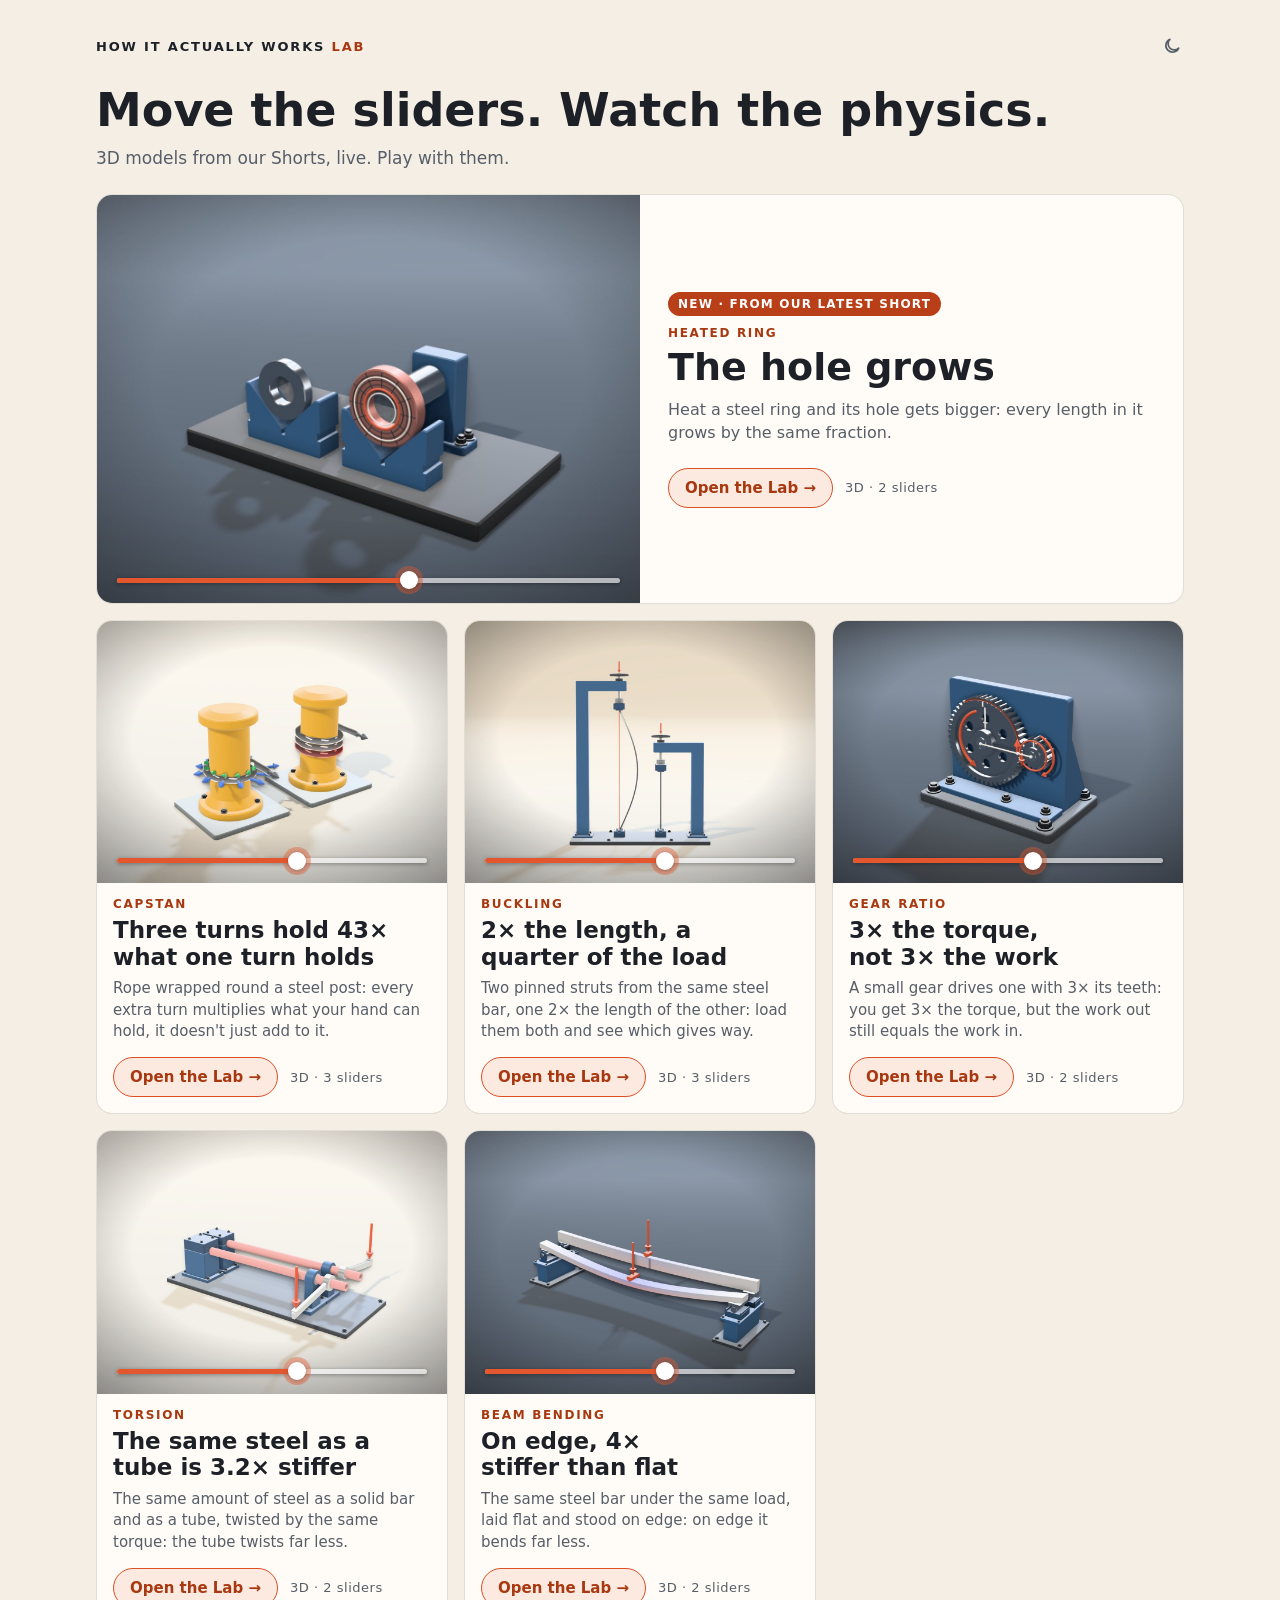
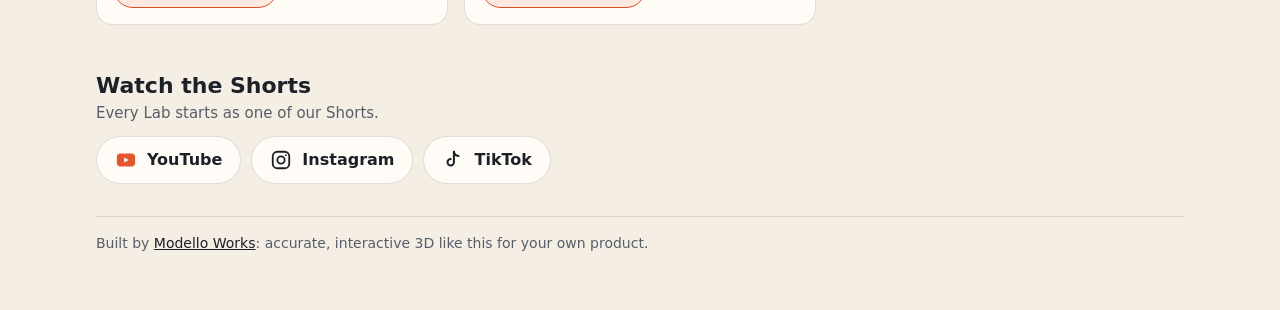
==== index.html @ 4cdb67a3 "Lab site 2026-10-27 20:09" ====
<!doctype html>
<!-- The library (2026-10-26; the front page redesign 2026-10-27): every concept's live Lab, one card each - an orange
     concept tag, the hook in big type, one plain line, a play cue - the newest as the big card on top. make_site.py
     fills META (the share tags), HEAD (favicon, theme, counter), HERO and CARDS, and writes lab/index.html.
     Colours are the variables in :root (dark) and [data-theme="light"] (the videos' warm cream), as lab.html's. -->
<html lang="en">
<head>
<meta charset="utf-8">
<meta name="viewport" content="width=device-width, initial-scale=1, viewport-fit=cover">
<title>How It Actually Works · Lab</title>
<meta name="description" content="Interactive 3D models of mechanical engineering concepts: move the sliders, watch the physics.">
<meta name="description" content="Interactive 3D models of mechanical engineering concepts, from our Shorts: move the sliders, watch the physics.">
<meta property="og:type" content="website">
<meta property="og:site_name" content="How It Actually Works Lab">
<meta property="og:title" content="How It Actually Works Lab: move the sliders, watch the physics">
<meta property="og:description" content="Interactive 3D models of mechanical engineering concepts, from our Shorts: move the sliders, watch the physics.">
<meta property="og:url" content="https://howitactuallyworks.github.io/">
<meta property="og:image" content="https://howitactuallyworks.github.io/heated_ring/thumb.jpg">
<meta property="og:image:width" content="1200">
<meta property="og:image:height" content="900">
<meta property="og:image:alt" content="The heated ring rig from the Short, in 3D">
<meta name="twitter:card" content="summary_large_image">
<link rel="icon" href="data:image/svg+xml,%3Csvg%20xmlns='http://www.w3.org/2000/svg'%20viewBox='0%200%2064%2064'%3E%3Crect%20width='64'%20height='64'%20rx='14'%20fill='%23e4572e'/%3E%3Crect%20x='10'%20y='29'%20width='44'%20height='6'%20rx='3'%20fill='%23fff'%20fill-opacity='.5'/%3E%3Crect%20x='10'%20y='29'%20width='28'%20height='6'%20rx='3'%20fill='%23fff'/%3E%3Ccircle%20cx='38'%20cy='32'%20r='9'%20fill='%23fff'/%3E%3C/svg%3E">
<script>
(function () {
  var root = document.documentElement, KEY = 'hiaw-theme', saved = null;
  var mq = window.matchMedia ? window.matchMedia('(prefers-color-scheme: light)') : null;
  try { saved = localStorage.getItem(KEY); } catch (e) { saved = null; }
  if (saved !== 'light' && saved !== 'dark') saved = null;
  var device = function () { return mq && mq.matches ? 'light' : 'dark'; };
  var apply = function (t) {
    root.setAttribute('data-theme', t);
    var b = document.querySelectorAll('[data-theme-toggle]');
    for (var i = 0; i < b.length; i++) b[i].setAttribute('aria-label', t === 'light' ? 'Switch to the dark theme' : 'Switch to the light theme');
  };
  apply(saved || device());
  if (mq && mq.addEventListener) mq.addEventListener('change', function () { if (!saved) apply(device()); });
  document.addEventListener('DOMContentLoaded', function () { apply(root.getAttribute('data-theme')); });
  document.addEventListener('click', function (e) {
    if (!e.target.closest || !e.target.closest('[data-theme-toggle]')) return;
    saved = root.getAttribute('data-theme') === 'light' ? 'dark' : 'light';
    try { localStorage.setItem(KEY, saved); } catch (e2) { /* no storage: this visit only */ }
    apply(saved);
  });
})();
window.__count = (function (code) {
  if (!code || !/^https?:$/.test(location.protocol) || /^(localhost|127\.|\[::1\])/.test(location.hostname)) return function () {};
  var sent = {};
  return function (name, event) {
    if (sent[name]) return;
    sent[name] = 1;
    try {
      new Image().src = 'https://' + code + '.goatcounter.com/count?p=' + encodeURIComponent(name)
        + '&t=' + encodeURIComponent(document.title) + (event ? '&e=true' : '&r=' + encodeURIComponent(document.referrer))
        + '&s=' + screen.width + '&rnd=' + Math.random().toString(36).slice(2);
    } catch (e) { /* the counter never breaks the page */ }
  };
})("howitactuallyworks");
window.__count(location.pathname.replace(/index\.html$/, ''));
</script>
<style>
  :root {
    color-scheme: dark;
    --bg: #12151a; --card: #1b2027; --line: rgba(255, 255, 255, 0.1); --text: #f2f4f7; --muted: #a3adb9;
    --accent: #e4572e; --accent-ink: #f0714a; --accent-soft: rgba(228, 87, 46, 0.16); --field: rgba(255, 255, 255, 0.06);
    --pic: #46505c; --scroll: rgba(255, 255, 255, 0.22);
    --ui: 'Bahnschrift', 'DIN Alternate', 'Roboto Condensed', 'Segoe UI', system-ui, sans-serif;
  }
  :root[data-theme="light"] {
    color-scheme: light;
    --bg: #f4eee4; --card: #fffcf7; --line: rgba(70, 50, 20, 0.15); --text: #1d2026; --muted: #575e68;
    --accent: #dc4f24; --accent-ink: #a8380f; --accent-soft: rgba(220, 79, 36, 0.1); --field: rgba(60, 40, 15, 0.05);
    --pic: #d9d2c5; --scroll: rgba(60, 40, 15, 0.28);
  }
  * { box-sizing: border-box; }
  html { background: var(--bg); scrollbar-color: var(--scroll) transparent; }
  body { margin: 0; background: var(--bg); color: var(--text); font-family: var(--ui); -webkit-text-size-adjust: 100%; }
  :focus-visible { outline: 2px solid var(--accent); outline-offset: 3px; }
  .wrap { max-width: 1120px; margin: 0 auto; padding: 12px 16px 56px; }
  .top { display: flex; align-items: center; min-height: 52px; margin-right: -10px; }
  .brand { font-weight: 700; letter-spacing: 0.14em; text-transform: uppercase; font-size: 13px; }
  .brand b { color: var(--accent-ink); }
  .theme { margin-left: auto; width: 44px; height: 44px; display: grid; place-items: center; border: 0; border-radius: 50%;
    background: transparent; color: var(--muted); cursor: pointer; padding: 0; }
  .theme:hover { color: var(--text); background: var(--field); }
  .theme svg { width: 20px; height: 20px; }
  :root[data-theme="light"] .theme .sun, :root:not([data-theme="light"]) .theme .moon { display: none; }
  h1 { font-size: clamp(30px, 6vw, 46px); line-height: 1.08; margin: 14px 0 10px; text-wrap: balance; }
  .lede { color: var(--muted); font-size: 17px; line-height: 1.45; max-width: 620px; margin: 0 0 24px; }
  .card { position: relative; display: flex; flex-direction: column; background: var(--card); border: 1px solid var(--line);
    border-radius: 16px; overflow: hidden; text-decoration: none; color: inherit; transition: border-color 0.2s, transform 0.2s; }
  .card:hover { border-color: var(--accent); transform: translateY(-2px); }
  .pic { position: relative; background: var(--pic); aspect-ratio: 4 / 3; }
  .pic img { display: block; width: 100%; height: 100%; object-fit: cover; }
  /* the play cue drawn on the picture: a slider strip whose knob moves when the card is hovered */
  .cue { position: absolute; left: 20px; right: 20px; bottom: 20px; height: 5px; border-radius: 99px;
    background: rgba(255, 255, 255, 0.62); box-shadow: 0 1px 4px rgba(0, 0, 0, 0.35); }
  .cue .fill { position: absolute; left: 0; top: 0; bottom: 0; width: 58%; border-radius: 99px; background: #e4572e;
    transition: width 0.5s ease; }
  .cue .knob { position: absolute; top: 50%; left: 58%; width: 18px; height: 18px; margin: -9px 0 0 -9px; border-radius: 50%;
    background: #fff; box-shadow: 0 0 0 5px rgba(228, 87, 46, 0.4), 0 1px 4px rgba(0, 0, 0, 0.4); transition: left 0.5s ease; }
  .card:hover .cue .fill, .card:focus-visible .cue .fill { width: 86%; }
  .card:hover .cue .knob, .card:focus-visible .cue .knob { left: 86%; }
  @media (prefers-reduced-motion: reduce) { .card, .cue .fill, .cue .knob { transition: none; } }
  .txt { flex: 1; display: flex; flex-direction: column; padding: 14px 16px 16px; }
  .tag { font-size: 12px; font-weight: 700; letter-spacing: 0.14em; text-transform: uppercase; color: var(--accent-ink); }
  .hook { font-size: 23px; line-height: 1.15; margin: 6px 0 8px; font-weight: 700; text-wrap: balance; }
  .txt p { color: var(--muted); font-size: 15px; line-height: 1.45; margin: 0 0 14px; }
  .go { margin-top: auto; display: flex; align-items: center; gap: 12px; flex-wrap: wrap; }
  .open { display: inline-flex; align-items: center; min-height: 40px; padding: 0 16px; border-radius: 99px;
    border: 1px solid var(--accent); background: var(--accent-soft); color: var(--accent-ink); font-weight: 600; font-size: 15px; }
  .what { color: var(--muted); font-size: 13px; letter-spacing: 0.04em; }
  .new { align-self: flex-start; font-size: 12px; font-weight: 700; letter-spacing: 0.1em; text-transform: uppercase;
    color: #fff; background: #b83f17; padding: 5px 10px; border-radius: 99px; margin-bottom: 10px; }
  .hero { margin-bottom: 16px; }
  .hero .hook { font-size: clamp(26px, 4.4vw, 38px); }
  .hero .txt p { font-size: 16px; }
  .grid { display: grid; grid-template-columns: repeat(auto-fill, minmax(280px, 1fr)); gap: 16px; }
  .shorts { margin: 48px 0 0; }
  .shorts h2 { font-size: 22px; margin: 0 0 6px; }
  .shorts p { color: var(--muted); margin: 0 0 14px; font-size: 15px; }
  .plat { display: flex; gap: 10px; flex-wrap: wrap; }
  .plat a { display: inline-flex; align-items: center; gap: 10px; min-height: 48px; padding: 0 18px; border-radius: 99px;
    border: 1px solid var(--line); background: var(--card); color: var(--text); text-decoration: none; font-weight: 600; }
  .plat a:hover { border-color: var(--accent); }
  .plat svg { width: 22px; height: 22px; flex: none; }
  .made { margin: 32px 0 0; padding-top: 16px; border-top: 1px solid var(--line); color: var(--muted); font-size: 14px; line-height: 1.5; }
  .made a { color: var(--text); }
  @media (min-width: 760px) {
    .wrap { padding-top: 20px; }
    .hero { flex-direction: row; }
    .hero .pic { flex: 0 0 50%; }
    .hero .txt { padding: 28px 28px 26px; justify-content: center; }
    .hero .go { margin-top: 10px; }
  }
</style>
</head>
<body>
<div class="wrap">
  <div class="top"><div class="brand">How It Actually Works <b>Lab</b></div>
    <button class="theme" type="button" data-theme-toggle aria-label="Switch the theme">
      <svg class="sun" viewBox="0 0 24 24" fill="none" stroke="currentColor" stroke-width="2" stroke-linecap="round" aria-hidden="true"><circle cx="12" cy="12" r="4.2"/><path d="M12 2.5v2.2M12 19.3v2.2M2.5 12h2.2M19.3 12h2.2M5.3 5.3l1.6 1.6M17.1 17.1l1.6 1.6M5.3 18.7l1.6-1.6M17.1 6.9l1.6-1.6"/></svg>
      <svg class="moon" viewBox="0 0 24 24" fill="none" stroke="currentColor" stroke-width="2" stroke-linejoin="round" aria-hidden="true"><path d="M20 14.5A8 8 0 1 1 9.5 4a6.5 6.5 0 0 0 10.5 10.5z"/></svg>
    </button></div>
  <h1>Move the sliders. Watch the physics.</h1>
  <p class="lede">3D models from our Shorts, live. Play with them.</p>
  <a class="card hero" href="heated_ring/index.html">
    <div class="pic"><img src="heated_ring/thumb.jpg" alt="The heated ring rig from the Short, in 3D" width="1200" height="900" fetchpriority="high">
      <span class="cue" aria-hidden="true"><span class="fill"></span><span class="knob"></span></span></div>
    <div class="txt"><span class="new">New · from our latest Short</span><span class="tag">Heated ring</span><h2 class="hook">The hole grows</h2><p>Heat a steel ring and its hole gets bigger: every length in it grows by the same fraction.</p>
      <div class="go"><span class="open">Open the Lab&nbsp;<span aria-hidden="true">→</span></span><span class="what">3D · 2 sliders</span></div></div>
  </a>
  <div class="grid">
  <a class="card" href="capstan/index.html">
    <div class="pic"><img src="capstan/thumb.jpg" alt="The capstan rig from the Short, in 3D" width="1200" height="900" loading="eager">
      <span class="cue" aria-hidden="true"><span class="fill"></span><span class="knob"></span></span></div>
    <div class="txt"><span class="tag">Capstan</span><h2 class="hook">Three turns hold 43× what one turn holds</h2><p>Rope wrapped round a steel post: every extra turn multiplies what your hand can hold, it doesn&#x27;t just add to it.</p>
      <div class="go"><span class="open">Open the Lab&nbsp;<span aria-hidden="true">→</span></span><span class="what">3D · 3 sliders</span></div></div>
  </a>
  <a class="card" href="buckling/index.html">
    <div class="pic"><img src="buckling/thumb.jpg" alt="The buckling rig from the Short, in 3D" width="1200" height="900" loading="eager">
      <span class="cue" aria-hidden="true"><span class="fill"></span><span class="knob"></span></span></div>
    <div class="txt"><span class="tag">Buckling</span><h2 class="hook">2× the length, a quarter of the load</h2><p>Two pinned struts from the same steel bar, one 2× the length of the other: load them both and see which gives way.</p>
      <div class="go"><span class="open">Open the Lab&nbsp;<span aria-hidden="true">→</span></span><span class="what">3D · 3 sliders</span></div></div>
  </a>
  <a class="card" href="gear_ratio/index.html">
    <div class="pic"><img src="gear_ratio/thumb.jpg" alt="The gear ratio rig from the Short, in 3D" width="1200" height="900" loading="eager">
      <span class="cue" aria-hidden="true"><span class="fill"></span><span class="knob"></span></span></div>
    <div class="txt"><span class="tag">Gear ratio</span><h2 class="hook">3× the torque, not 3× the work</h2><p>A small gear drives one with 3× its teeth: you get 3× the torque, but the work out still equals the work in.</p>
      <div class="go"><span class="open">Open the Lab&nbsp;<span aria-hidden="true">→</span></span><span class="what">3D · 2 sliders</span></div></div>
  </a>
  <a class="card" href="torsion/index.html">
    <div class="pic"><img src="torsion/thumb.jpg" alt="The torsion rig from the Short, in 3D" width="1200" height="900" loading="eager">
      <span class="cue" aria-hidden="true"><span class="fill"></span><span class="knob"></span></span></div>
    <div class="txt"><span class="tag">Torsion</span><h2 class="hook">The same steel as a tube is 3.2× stiffer</h2><p>The same amount of steel as a solid bar and as a tube, twisted by the same torque: the tube twists far less.</p>
      <div class="go"><span class="open">Open the Lab&nbsp;<span aria-hidden="true">→</span></span><span class="what">3D · 2 sliders</span></div></div>
  </a>
  <a class="card" href="beam_bending/index.html">
    <div class="pic"><img src="beam_bending/thumb.jpg" alt="The beam bending rig from the Short, in 3D" width="1200" height="900" loading="eager">
      <span class="cue" aria-hidden="true"><span class="fill"></span><span class="knob"></span></span></div>
    <div class="txt"><span class="tag">Beam bending</span><h2 class="hook">On edge, 4× stiffer than flat</h2><p>The same steel bar under the same load, laid flat and stood on edge: on edge it bends far less.</p>
      <div class="go"><span class="open">Open the Lab&nbsp;<span aria-hidden="true">→</span></span><span class="what">3D · 2 sliders</span></div></div>
  </a>
  </div>
  <section class="shorts" aria-labelledby="shorts-h">
    <h2 id="shorts-h">Watch the Shorts</h2>
    <p>Every Lab starts as one of our Shorts.</p>
    <div class="plat">
      <a href="https://www.youtube.com/channel/UCRxTsXLd0fpscKZQ0j6uGcA" target="_blank" rel="noopener"><svg viewBox="0 0 24 24" aria-hidden="true"><rect x="2" y="5" width="20" height="14" rx="4" fill="#e4572e"/><path d="M10 9.2v5.6l4.8-2.8z" fill="#fff"/></svg>YouTube</a>
      <a href="https://www.instagram.com/howitactuallyworkshiaw/" target="_blank" rel="noopener"><svg viewBox="0 0 24 24" fill="none" stroke="currentColor" stroke-width="2" aria-hidden="true"><rect x="3" y="3" width="18" height="18" rx="5"/><circle cx="12" cy="12" r="4"/><circle cx="17.3" cy="6.7" r="1" fill="currentColor" stroke="none"/></svg>Instagram</a>
      <a href="https://www.tiktok.com/@howitactuallyworkhiaw" target="_blank" rel="noopener"><svg viewBox="0 0 24 24" fill="none" stroke="currentColor" stroke-width="2.2" stroke-linecap="round" aria-hidden="true"><path d="M13 3v11.5a3.5 3.5 0 1 1-3.5-3.5"/><path d="M13 3c.4 2.6 2.2 4.4 5 4.6"/></svg>TikTok</a>
    </div>
  </section>
  <p class="made">Built by <a href="https://modelloworks.com.au" target="_blank" rel="noopener">Modello Works</a>:
    accurate, interactive 3D like this for your own product.</p>
</div>
</body>
</html>
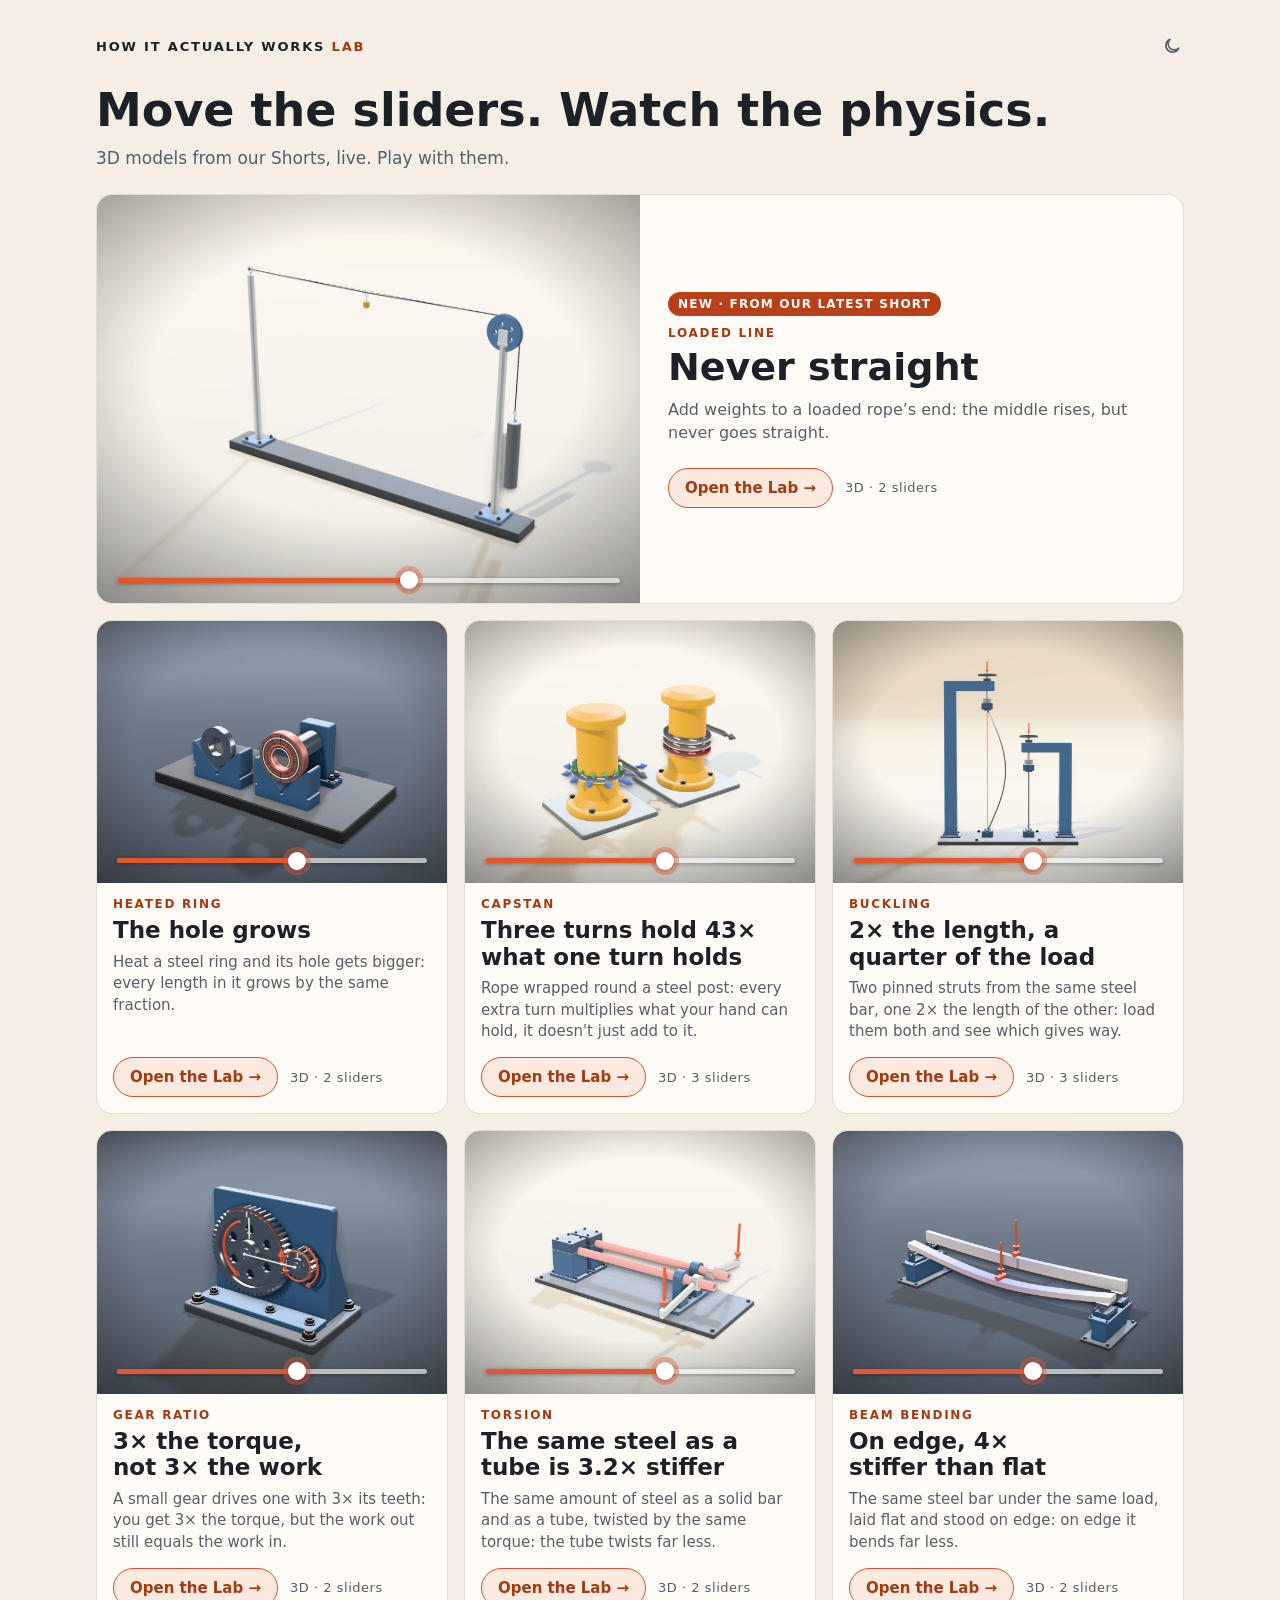
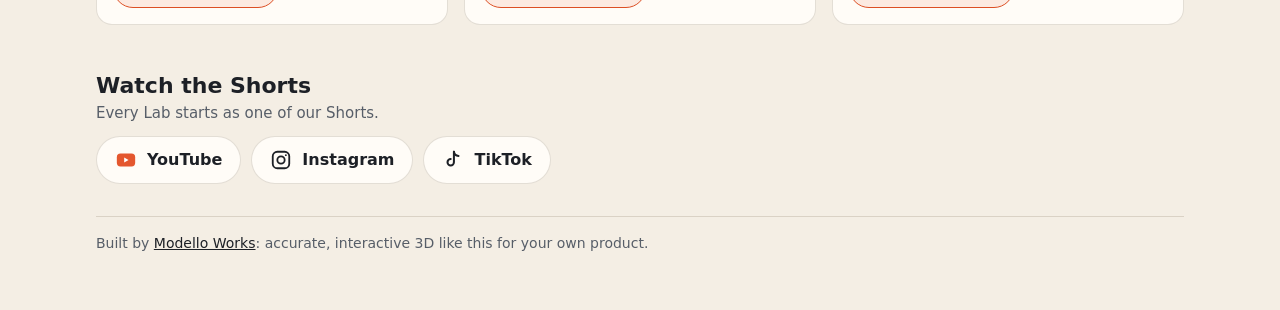
==== commit 23a2dc22: "Lab site 2026-10-28 19:33" ====
--- a/index.html
+++ b/index.html
@@ -15,26 +15,23 @@
 <meta property="og:title" content="How It Actually Works Lab: move the sliders, watch the physics">
 <meta property="og:description" content="Interactive 3D models of mechanical engineering concepts, from our Shorts: move the sliders, watch the physics.">
 <meta property="og:url" content="https://howitactuallyworks.github.io/">
-<meta property="og:image" content="https://howitactuallyworks.github.io/heated_ring/thumb.jpg">
+<meta property="og:image" content="https://howitactuallyworks.github.io/loaded_line/thumb.jpg">
 <meta property="og:image:width" content="1200">
 <meta property="og:image:height" content="900">
-<meta property="og:image:alt" content="The heated ring rig from the Short, in 3D">
+<meta property="og:image:alt" content="The loaded line rig from the Short, in 3D">
 <meta name="twitter:card" content="summary_large_image">
 <link rel="icon" href="data:image/svg+xml,%3Csvg%20xmlns='http://www.w3.org/2000/svg'%20viewBox='0%200%2064%2064'%3E%3Crect%20width='64'%20height='64'%20rx='14'%20fill='%23e4572e'/%3E%3Crect%20x='10'%20y='29'%20width='44'%20height='6'%20rx='3'%20fill='%23fff'%20fill-opacity='.5'/%3E%3Crect%20x='10'%20y='29'%20width='28'%20height='6'%20rx='3'%20fill='%23fff'/%3E%3Ccircle%20cx='38'%20cy='32'%20r='9'%20fill='%23fff'/%3E%3C/svg%3E">
 <script>
 (function () {
   var root = document.documentElement, KEY = 'hiaw-theme', saved = null;
-  var mq = window.matchMedia ? window.matchMedia('(prefers-color-scheme: light)') : null;
   try { saved = localStorage.getItem(KEY); } catch (e) { saved = null; }
   if (saved !== 'light' && saved !== 'dark') saved = null;
-  var device = function () { return mq && mq.matches ? 'light' : 'dark'; };
   var apply = function (t) {
     root.setAttribute('data-theme', t);
     var b = document.querySelectorAll('[data-theme-toggle]');
     for (var i = 0; i < b.length; i++) b[i].setAttribute('aria-label', t === 'light' ? 'Switch to the dark theme' : 'Switch to the light theme');
   };
-  apply(saved || device());
-  if (mq && mq.addEventListener) mq.addEventListener('change', function () { if (!saved) apply(device()); });
+  apply(saved || 'light');
   document.addEventListener('DOMContentLoaded', function () { apply(root.getAttribute('data-theme')); });
   document.addEventListener('click', function (e) {
     if (!e.target.closest || !e.target.closest('[data-theme-toggle]')) return;
@@ -144,13 +141,19 @@
     </button></div>
   <h1>Move the sliders. Watch the physics.</h1>
   <p class="lede">3D models from our Shorts, live. Play with them.</p>
-  <a class="card hero" href="heated_ring/index.html">
-    <div class="pic"><img src="heated_ring/thumb.jpg" alt="The heated ring rig from the Short, in 3D" width="1200" height="900" fetchpriority="high">
-      <span class="cue" aria-hidden="true"><span class="fill"></span><span class="knob"></span></span></div>
-    <div class="txt"><span class="new">New · from our latest Short</span><span class="tag">Heated ring</span><h2 class="hook">The hole grows</h2><p>Heat a steel ring and its hole gets bigger: every length in it grows by the same fraction.</p>
+  <a class="card hero" href="loaded_line/index.html">
+    <div class="pic"><img src="loaded_line/thumb.jpg" alt="The loaded line rig from the Short, in 3D" width="1200" height="900" fetchpriority="high">
+      <span class="cue" aria-hidden="true"><span class="fill"></span><span class="knob"></span></span></div>
+    <div class="txt"><span class="new">New · from our latest Short</span><span class="tag">Loaded line</span><h2 class="hook">Never straight</h2><p>Add weights to a loaded rope’s end: the middle rises, but never goes straight.</p>
       <div class="go"><span class="open">Open the Lab&nbsp;<span aria-hidden="true">→</span></span><span class="what">3D · 2 sliders</span></div></div>
   </a>
   <div class="grid">
+  <a class="card" href="heated_ring/index.html">
+    <div class="pic"><img src="heated_ring/thumb.jpg" alt="The heated ring rig from the Short, in 3D" width="1200" height="900" loading="eager">
+      <span class="cue" aria-hidden="true"><span class="fill"></span><span class="knob"></span></span></div>
+    <div class="txt"><span class="tag">Heated ring</span><h2 class="hook">The hole grows</h2><p>Heat a steel ring and its hole gets bigger: every length in it grows by the same fraction.</p>
+      <div class="go"><span class="open">Open the Lab&nbsp;<span aria-hidden="true">→</span></span><span class="what">3D · 2 sliders</span></div></div>
+  </a>
   <a class="card" href="capstan/index.html">
     <div class="pic"><img src="capstan/thumb.jpg" alt="The capstan rig from the Short, in 3D" width="1200" height="900" loading="eager">
       <span class="cue" aria-hidden="true"><span class="fill"></span><span class="knob"></span></span></div>
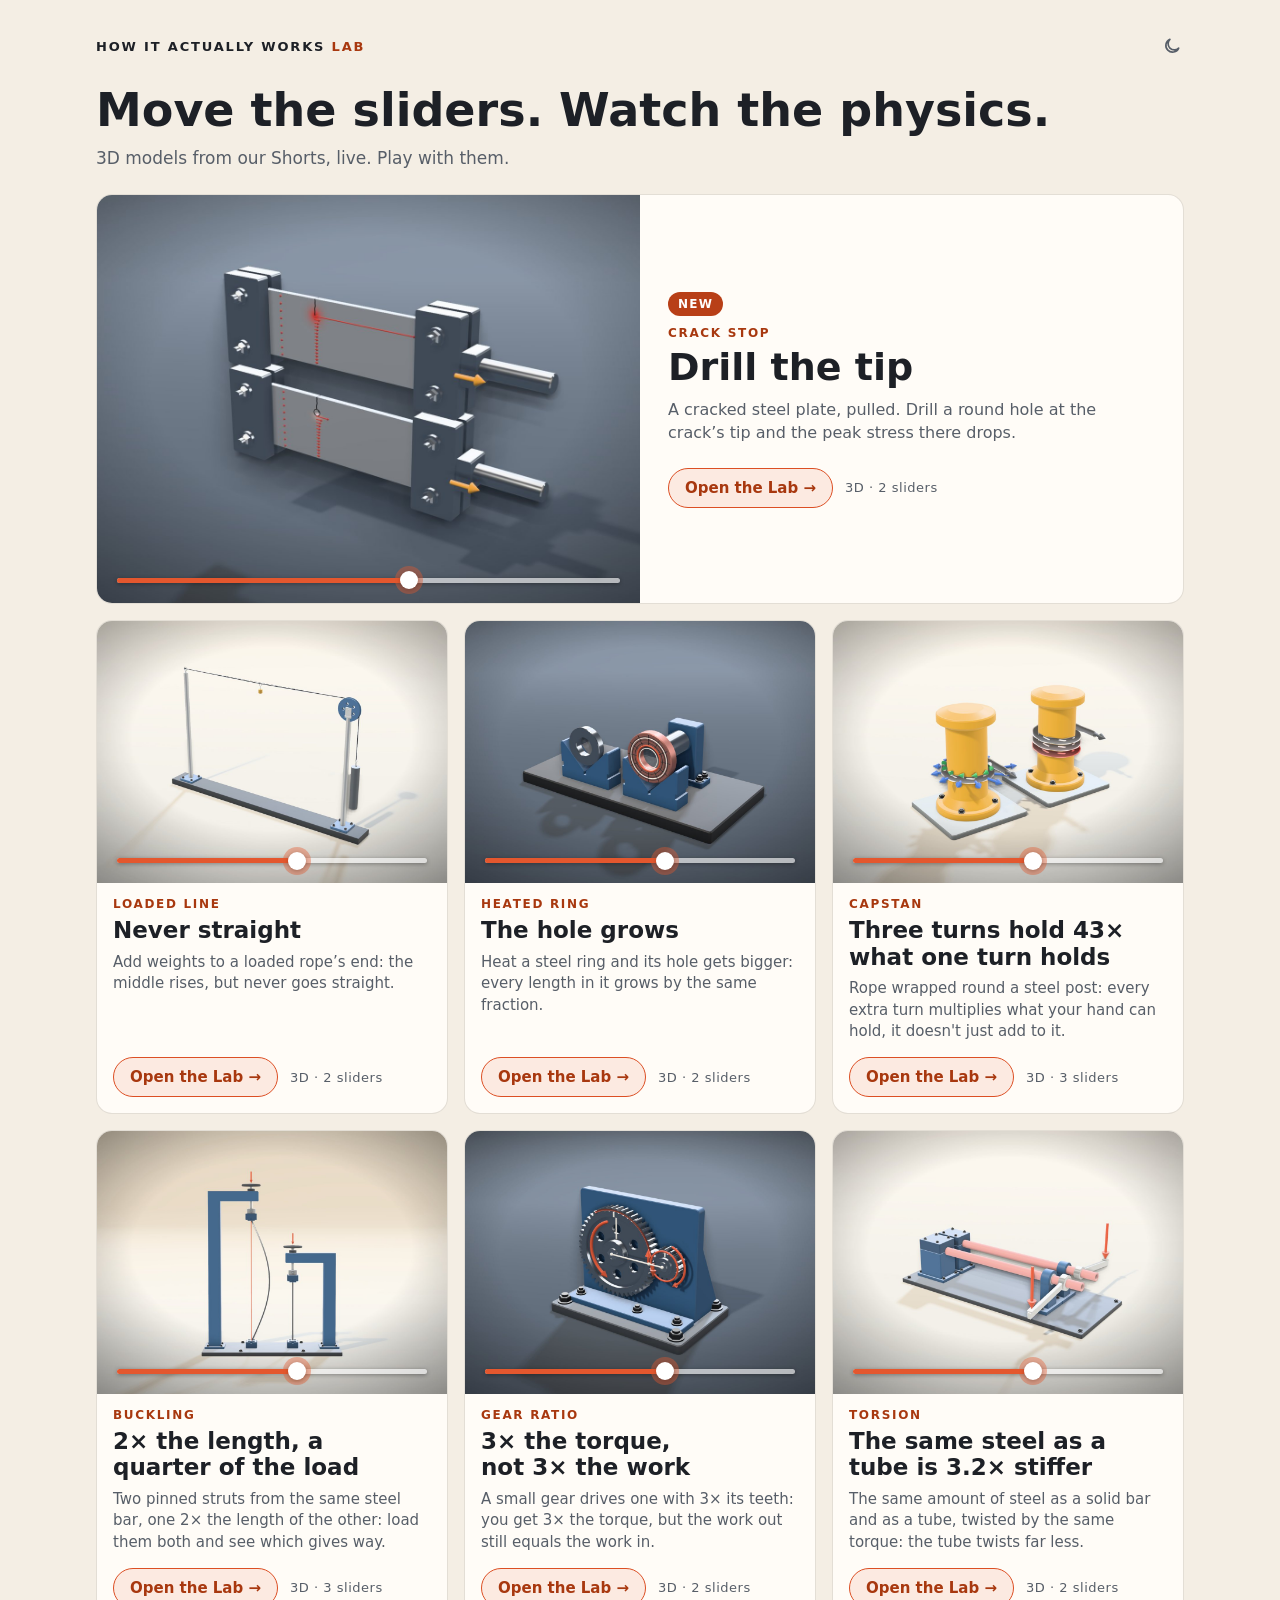
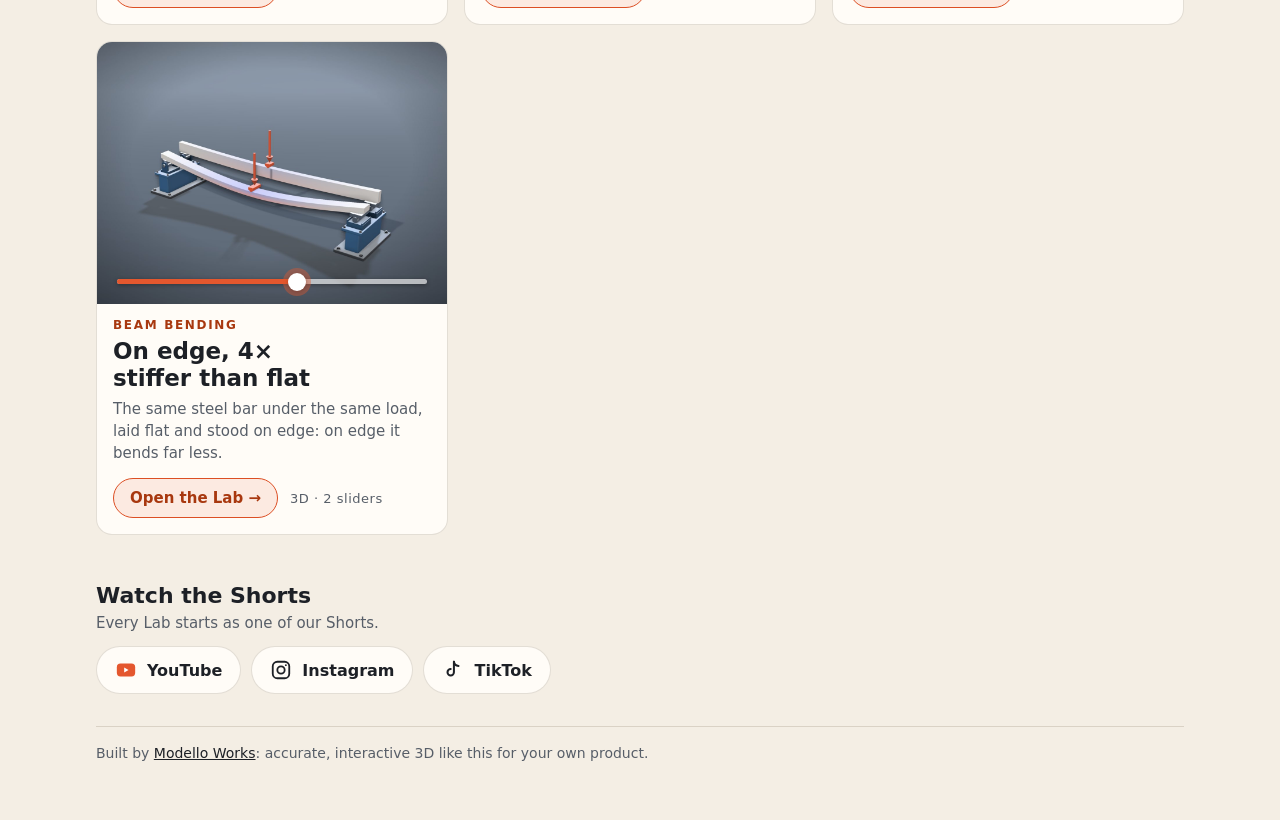
==== commit ecef08e8: "Lab site 2026-10-29 14:22" ====
--- a/index.html
+++ b/index.html
@@ -15,10 +15,10 @@
 <meta property="og:title" content="How It Actually Works Lab: move the sliders, watch the physics">
 <meta property="og:description" content="Interactive 3D models of mechanical engineering concepts, from our Shorts: move the sliders, watch the physics.">
 <meta property="og:url" content="https://howitactuallyworks.github.io/">
-<meta property="og:image" content="https://howitactuallyworks.github.io/loaded_line/thumb.jpg">
+<meta property="og:image" content="https://howitactuallyworks.github.io/crack_stop/thumb.jpg">
 <meta property="og:image:width" content="1200">
 <meta property="og:image:height" content="900">
-<meta property="og:image:alt" content="The loaded line rig from the Short, in 3D">
+<meta property="og:image:alt" content="The crack stop rig from the Short, in 3D">
 <meta name="twitter:card" content="summary_large_image">
 <link rel="icon" href="data:image/svg+xml,%3Csvg%20xmlns='http://www.w3.org/2000/svg'%20viewBox='0%200%2064%2064'%3E%3Crect%20width='64'%20height='64'%20rx='14'%20fill='%23e4572e'/%3E%3Crect%20x='10'%20y='29'%20width='44'%20height='6'%20rx='3'%20fill='%23fff'%20fill-opacity='.5'/%3E%3Crect%20x='10'%20y='29'%20width='28'%20height='6'%20rx='3'%20fill='%23fff'/%3E%3Ccircle%20cx='38'%20cy='32'%20r='9'%20fill='%23fff'/%3E%3C/svg%3E">
 <script>
@@ -141,13 +141,19 @@
     </button></div>
   <h1>Move the sliders. Watch the physics.</h1>
   <p class="lede">3D models from our Shorts, live. Play with them.</p>
-  <a class="card hero" href="loaded_line/index.html">
-    <div class="pic"><img src="loaded_line/thumb.jpg" alt="The loaded line rig from the Short, in 3D" width="1200" height="900" fetchpriority="high">
-      <span class="cue" aria-hidden="true"><span class="fill"></span><span class="knob"></span></span></div>
-    <div class="txt"><span class="new">New · from our latest Short</span><span class="tag">Loaded line</span><h2 class="hook">Never straight</h2><p>Add weights to a loaded rope’s end: the middle rises, but never goes straight.</p>
+  <a class="card hero" href="crack_stop/index.html">
+    <div class="pic"><img src="crack_stop/thumb.jpg" alt="The crack stop rig from the Short, in 3D" width="1200" height="900" fetchpriority="high">
+      <span class="cue" aria-hidden="true"><span class="fill"></span><span class="knob"></span></span></div>
+    <div class="txt"><span class="new">New</span><span class="tag">Crack stop</span><h2 class="hook">Drill the tip</h2><p>A cracked steel plate, pulled. Drill a round hole at the crack’s tip and the peak stress there drops.</p>
       <div class="go"><span class="open">Open the Lab&nbsp;<span aria-hidden="true">→</span></span><span class="what">3D · 2 sliders</span></div></div>
   </a>
   <div class="grid">
+  <a class="card" href="loaded_line/index.html">
+    <div class="pic"><img src="loaded_line/thumb.jpg" alt="The loaded line rig from the Short, in 3D" width="1200" height="900" loading="eager">
+      <span class="cue" aria-hidden="true"><span class="fill"></span><span class="knob"></span></span></div>
+    <div class="txt"><span class="tag">Loaded line</span><h2 class="hook">Never straight</h2><p>Add weights to a loaded rope’s end: the middle rises, but never goes straight.</p>
+      <div class="go"><span class="open">Open the Lab&nbsp;<span aria-hidden="true">→</span></span><span class="what">3D · 2 sliders</span></div></div>
+  </a>
   <a class="card" href="heated_ring/index.html">
     <div class="pic"><img src="heated_ring/thumb.jpg" alt="The heated ring rig from the Short, in 3D" width="1200" height="900" loading="eager">
       <span class="cue" aria-hidden="true"><span class="fill"></span><span class="knob"></span></span></div>
@@ -179,7 +185,7 @@
       <div class="go"><span class="open">Open the Lab&nbsp;<span aria-hidden="true">→</span></span><span class="what">3D · 2 sliders</span></div></div>
   </a>
   <a class="card" href="beam_bending/index.html">
-    <div class="pic"><img src="beam_bending/thumb.jpg" alt="The beam bending rig from the Short, in 3D" width="1200" height="900" loading="eager">
+    <div class="pic"><img src="beam_bending/thumb.jpg" alt="The beam bending rig from the Short, in 3D" width="1200" height="900" loading="lazy">
       <span class="cue" aria-hidden="true"><span class="fill"></span><span class="knob"></span></span></div>
     <div class="txt"><span class="tag">Beam bending</span><h2 class="hook">On edge, 4× stiffer than flat</h2><p>The same steel bar under the same load, laid flat and stood on edge: on edge it bends far less.</p>
       <div class="go"><span class="open">Open the Lab&nbsp;<span aria-hidden="true">→</span></span><span class="what">3D · 2 sliders</span></div></div>
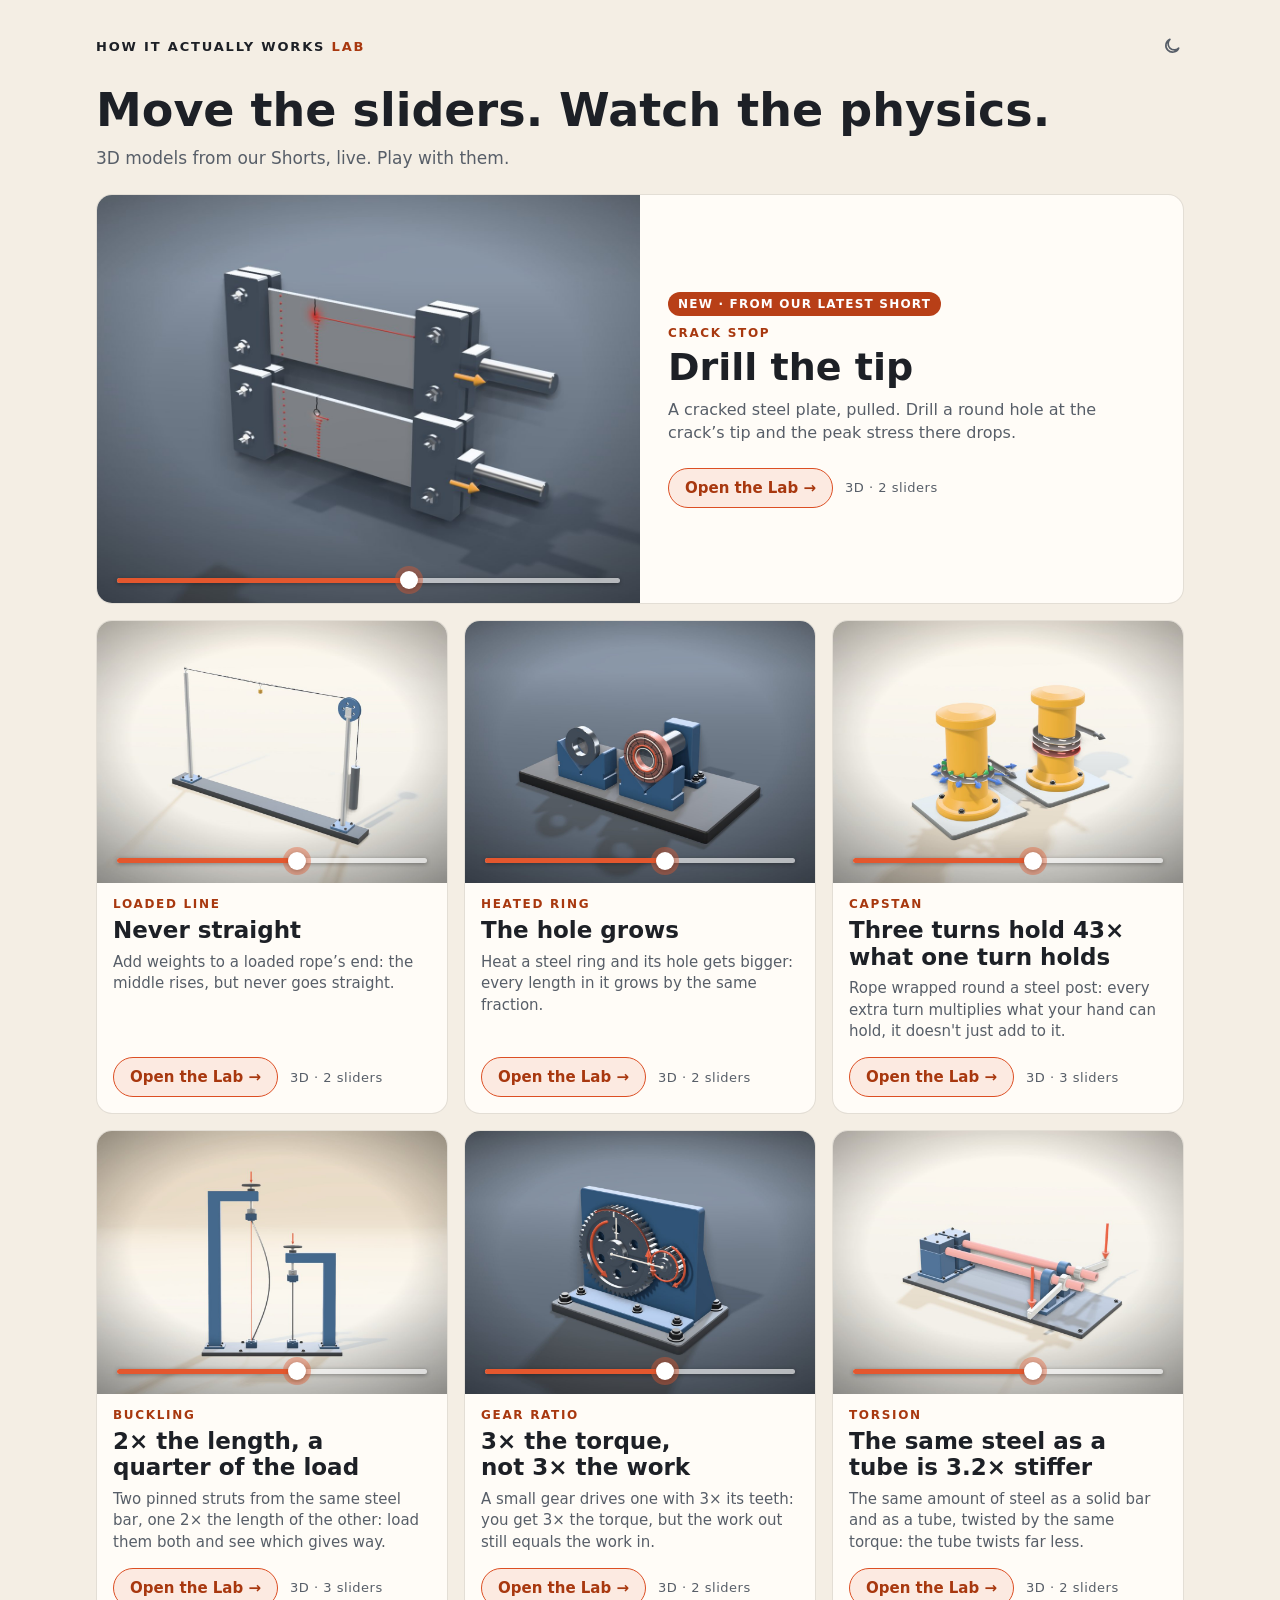
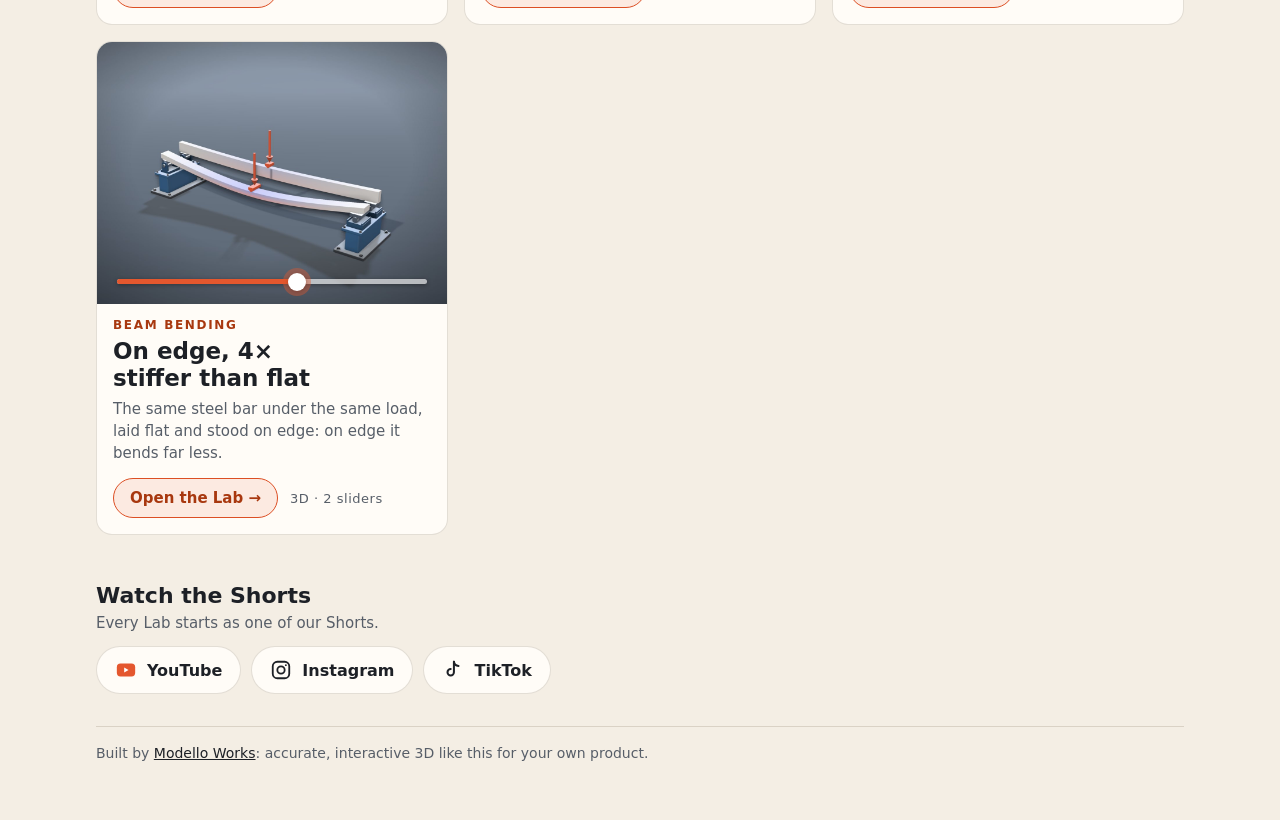
==== commit 6bdc0630: "Lab site 2026-10-29 17:09" ====
--- a/index.html
+++ b/index.html
@@ -144,7 +144,7 @@
   <a class="card hero" href="crack_stop/index.html">
     <div class="pic"><img src="crack_stop/thumb.jpg" alt="The crack stop rig from the Short, in 3D" width="1200" height="900" fetchpriority="high">
       <span class="cue" aria-hidden="true"><span class="fill"></span><span class="knob"></span></span></div>
-    <div class="txt"><span class="new">New</span><span class="tag">Crack stop</span><h2 class="hook">Drill the tip</h2><p>A cracked steel plate, pulled. Drill a round hole at the crack’s tip and the peak stress there drops.</p>
+    <div class="txt"><span class="new">New · from our latest Short</span><span class="tag">Crack stop</span><h2 class="hook">Drill the tip</h2><p>A cracked steel plate, pulled. Drill a round hole at the crack’s tip and the peak stress there drops.</p>
       <div class="go"><span class="open">Open the Lab&nbsp;<span aria-hidden="true">→</span></span><span class="what">3D · 2 sliders</span></div></div>
   </a>
   <div class="grid">
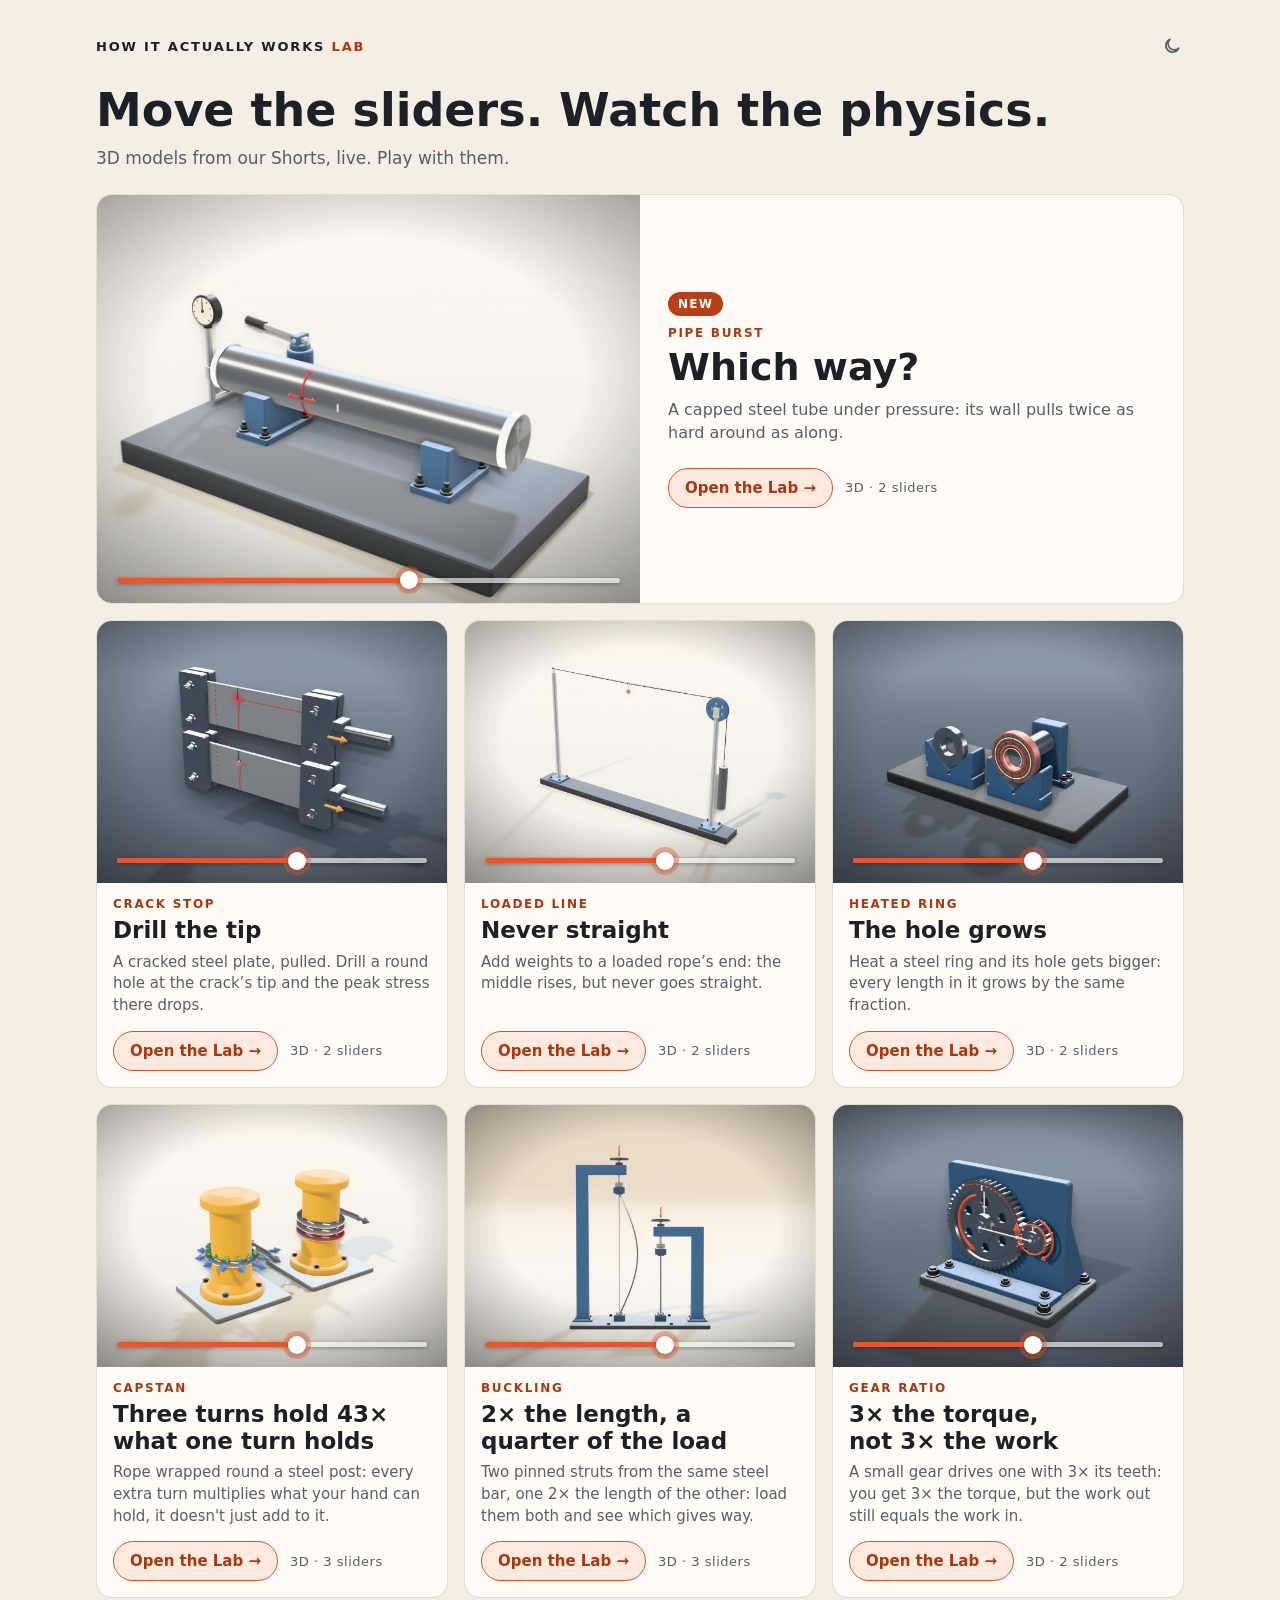
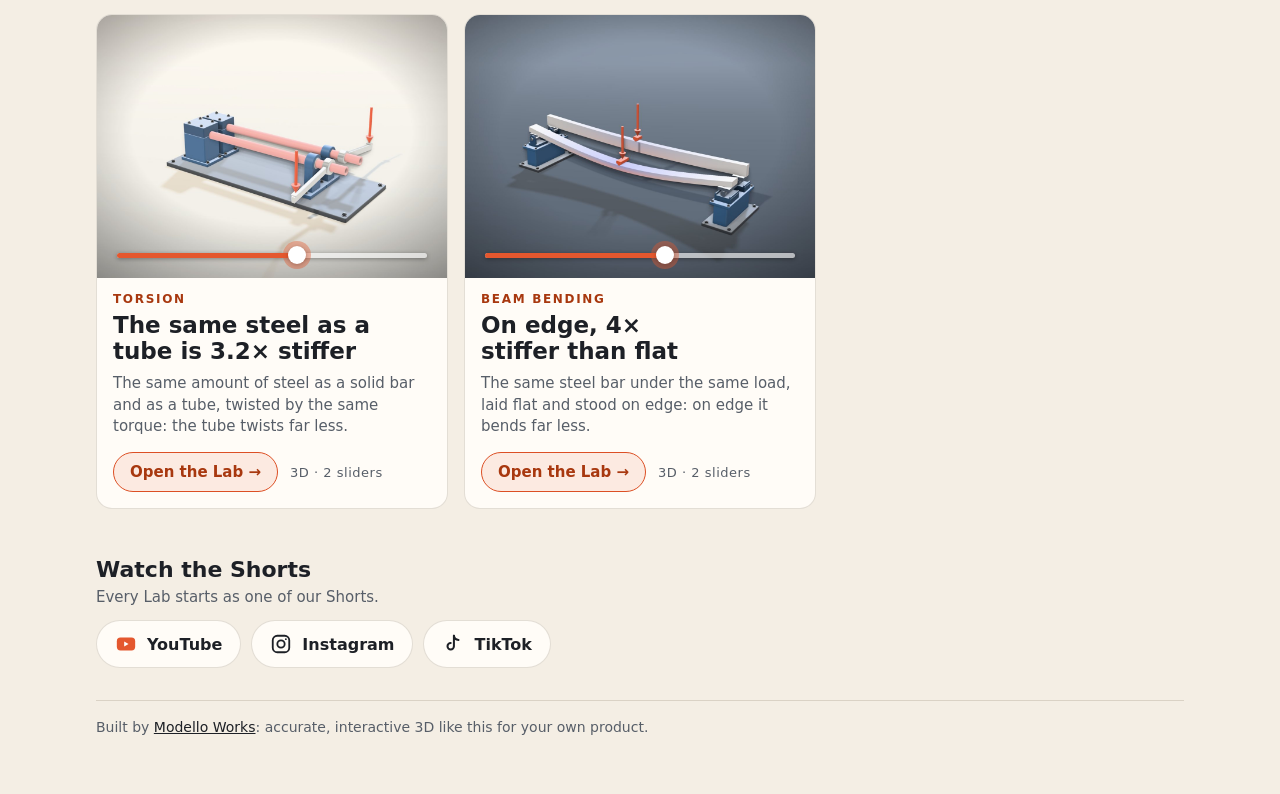
==== commit 516246e5: "Lab site 2026-11-01 09:13" ====
--- a/index.html
+++ b/index.html
@@ -15,10 +15,10 @@
 <meta property="og:title" content="How It Actually Works Lab: move the sliders, watch the physics">
 <meta property="og:description" content="Interactive 3D models of mechanical engineering concepts, from our Shorts: move the sliders, watch the physics.">
 <meta property="og:url" content="https://howitactuallyworks.github.io/">
-<meta property="og:image" content="https://howitactuallyworks.github.io/crack_stop/thumb.jpg">
+<meta property="og:image" content="https://howitactuallyworks.github.io/pipe_burst/thumb.jpg">
 <meta property="og:image:width" content="1200">
 <meta property="og:image:height" content="900">
-<meta property="og:image:alt" content="The crack stop rig from the Short, in 3D">
+<meta property="og:image:alt" content="The pipe burst rig from the Short, in 3D">
 <meta name="twitter:card" content="summary_large_image">
 <link rel="icon" href="data:image/svg+xml,%3Csvg%20xmlns='http://www.w3.org/2000/svg'%20viewBox='0%200%2064%2064'%3E%3Crect%20width='64'%20height='64'%20rx='14'%20fill='%23e4572e'/%3E%3Crect%20x='10'%20y='29'%20width='44'%20height='6'%20rx='3'%20fill='%23fff'%20fill-opacity='.5'/%3E%3Crect%20x='10'%20y='29'%20width='28'%20height='6'%20rx='3'%20fill='%23fff'/%3E%3Ccircle%20cx='38'%20cy='32'%20r='9'%20fill='%23fff'/%3E%3C/svg%3E">
 <script>
@@ -141,13 +141,19 @@
     </button></div>
   <h1>Move the sliders. Watch the physics.</h1>
   <p class="lede">3D models from our Shorts, live. Play with them.</p>
-  <a class="card hero" href="crack_stop/index.html">
-    <div class="pic"><img src="crack_stop/thumb.jpg" alt="The crack stop rig from the Short, in 3D" width="1200" height="900" fetchpriority="high">
-      <span class="cue" aria-hidden="true"><span class="fill"></span><span class="knob"></span></span></div>
-    <div class="txt"><span class="new">New · from our latest Short</span><span class="tag">Crack stop</span><h2 class="hook">Drill the tip</h2><p>A cracked steel plate, pulled. Drill a round hole at the crack’s tip and the peak stress there drops.</p>
+  <a class="card hero" href="pipe_burst/index.html">
+    <div class="pic"><img src="pipe_burst/thumb.jpg" alt="The pipe burst rig from the Short, in 3D" width="1200" height="900" fetchpriority="high">
+      <span class="cue" aria-hidden="true"><span class="fill"></span><span class="knob"></span></span></div>
+    <div class="txt"><span class="new">New</span><span class="tag">Pipe burst</span><h2 class="hook">Which way?</h2><p>A capped steel tube under pressure: its wall pulls twice as hard around as along.</p>
       <div class="go"><span class="open">Open the Lab&nbsp;<span aria-hidden="true">→</span></span><span class="what">3D · 2 sliders</span></div></div>
   </a>
   <div class="grid">
+  <a class="card" href="crack_stop/index.html">
+    <div class="pic"><img src="crack_stop/thumb.jpg" alt="The crack stop rig from the Short, in 3D" width="1200" height="900" loading="eager">
+      <span class="cue" aria-hidden="true"><span class="fill"></span><span class="knob"></span></span></div>
+    <div class="txt"><span class="tag">Crack stop</span><h2 class="hook">Drill the tip</h2><p>A cracked steel plate, pulled. Drill a round hole at the crack’s tip and the peak stress there drops.</p>
+      <div class="go"><span class="open">Open the Lab&nbsp;<span aria-hidden="true">→</span></span><span class="what">3D · 2 sliders</span></div></div>
+  </a>
   <a class="card" href="loaded_line/index.html">
     <div class="pic"><img src="loaded_line/thumb.jpg" alt="The loaded line rig from the Short, in 3D" width="1200" height="900" loading="eager">
       <span class="cue" aria-hidden="true"><span class="fill"></span><span class="knob"></span></span></div>
@@ -179,7 +185,7 @@
       <div class="go"><span class="open">Open the Lab&nbsp;<span aria-hidden="true">→</span></span><span class="what">3D · 2 sliders</span></div></div>
   </a>
   <a class="card" href="torsion/index.html">
-    <div class="pic"><img src="torsion/thumb.jpg" alt="The torsion rig from the Short, in 3D" width="1200" height="900" loading="eager">
+    <div class="pic"><img src="torsion/thumb.jpg" alt="The torsion rig from the Short, in 3D" width="1200" height="900" loading="lazy">
       <span class="cue" aria-hidden="true"><span class="fill"></span><span class="knob"></span></span></div>
     <div class="txt"><span class="tag">Torsion</span><h2 class="hook">The same steel as a tube is 3.2× stiffer</h2><p>The same amount of steel as a solid bar and as a tube, twisted by the same torque: the tube twists far less.</p>
       <div class="go"><span class="open">Open the Lab&nbsp;<span aria-hidden="true">→</span></span><span class="what">3D · 2 sliders</span></div></div>
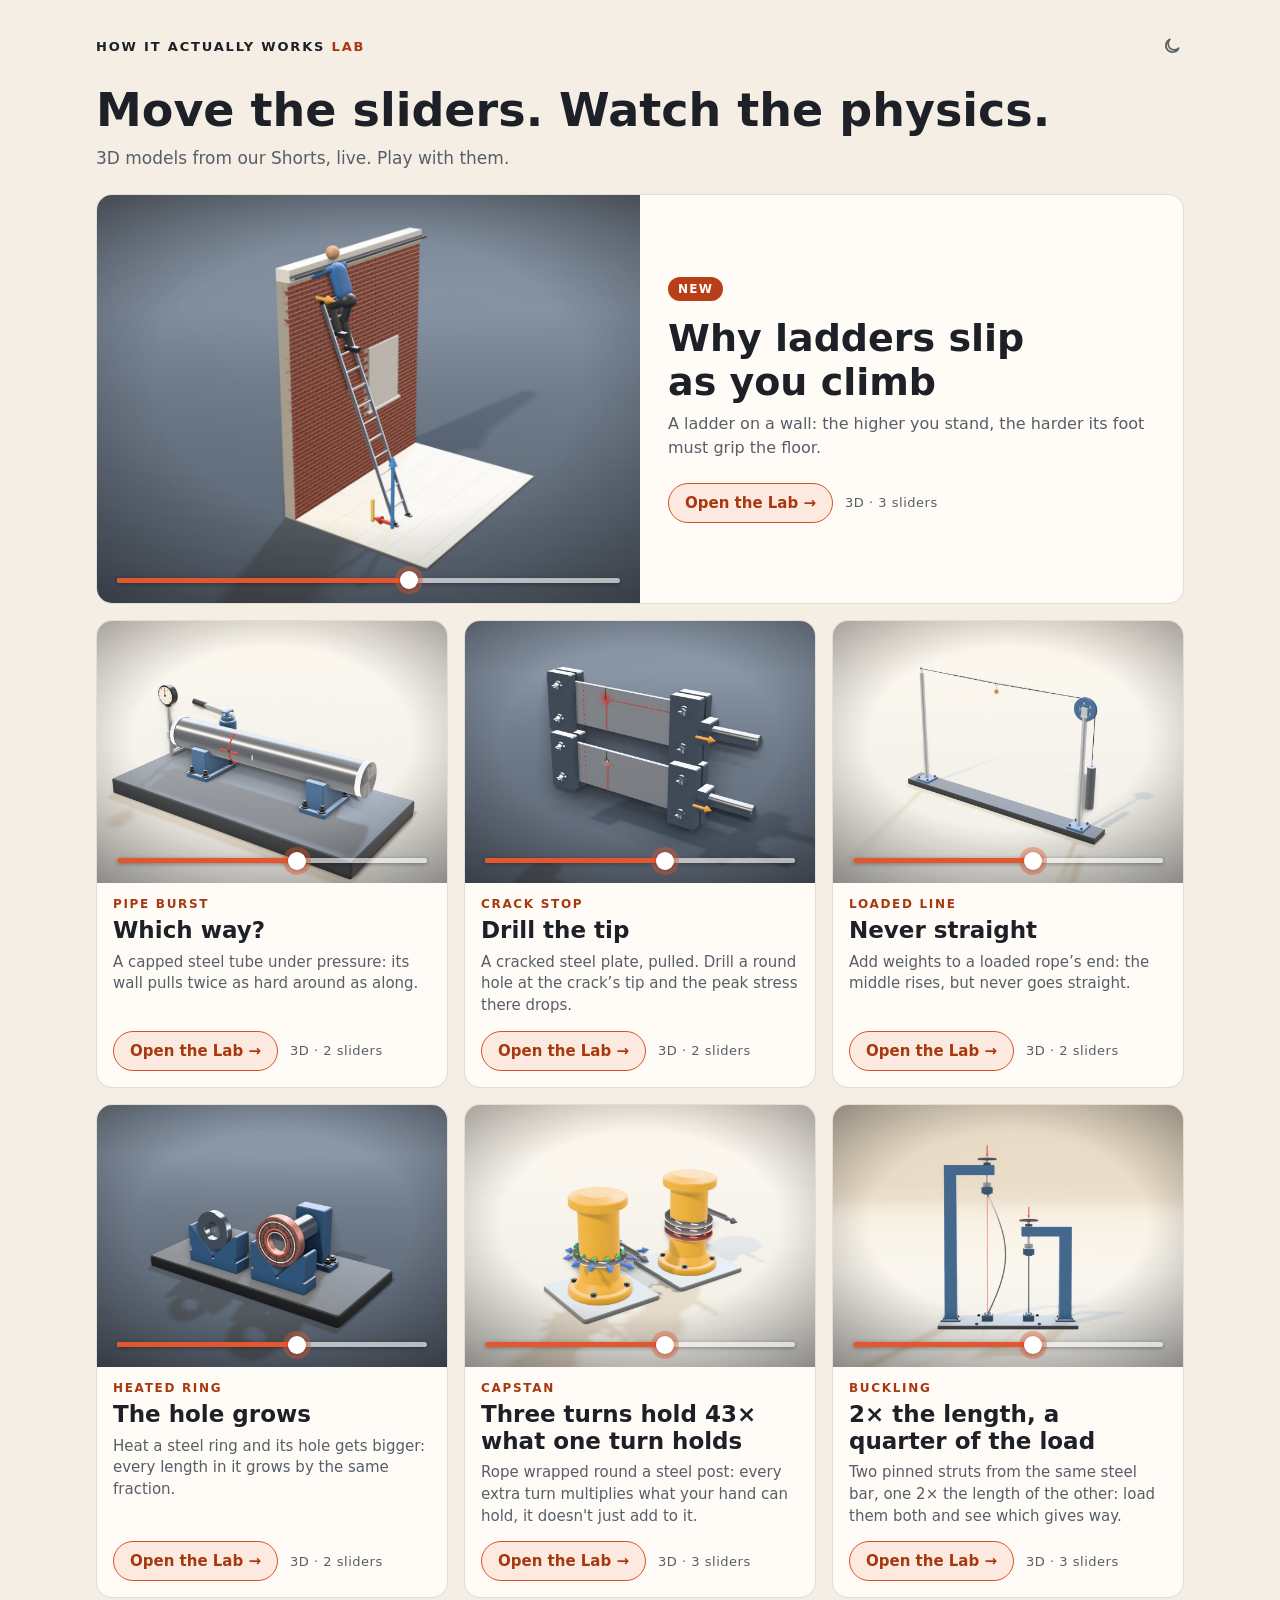
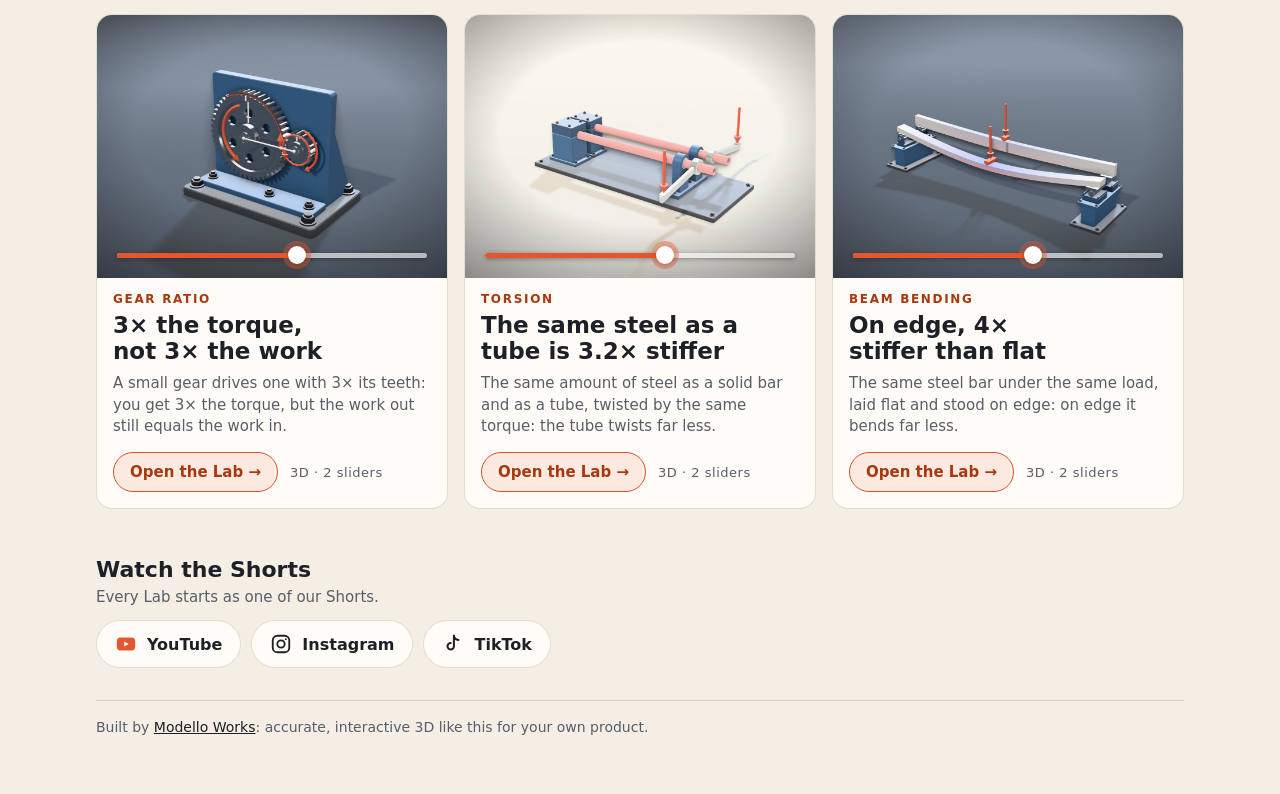
==== commit bbdc5b6a: "Lab site 2026-11-02 12:12" ====
--- a/index.html
+++ b/index.html
@@ -15,10 +15,10 @@
 <meta property="og:title" content="How It Actually Works Lab: move the sliders, watch the physics">
 <meta property="og:description" content="Interactive 3D models of mechanical engineering concepts, from our Shorts: move the sliders, watch the physics.">
 <meta property="og:url" content="https://howitactuallyworks.github.io/">
-<meta property="og:image" content="https://howitactuallyworks.github.io/pipe_burst/thumb.jpg">
+<meta property="og:image" content="https://howitactuallyworks.github.io/ladder_slip/thumb.jpg">
 <meta property="og:image:width" content="1200">
 <meta property="og:image:height" content="900">
-<meta property="og:image:alt" content="The pipe burst rig from the Short, in 3D">
+<meta property="og:image:alt" content="Why ladders slip as you climb: the 3D model">
 <meta name="twitter:card" content="summary_large_image">
 <link rel="icon" href="data:image/svg+xml,%3Csvg%20xmlns='http://www.w3.org/2000/svg'%20viewBox='0%200%2064%2064'%3E%3Crect%20width='64'%20height='64'%20rx='14'%20fill='%23e4572e'/%3E%3Crect%20x='10'%20y='29'%20width='44'%20height='6'%20rx='3'%20fill='%23fff'%20fill-opacity='.5'/%3E%3Crect%20x='10'%20y='29'%20width='28'%20height='6'%20rx='3'%20fill='%23fff'/%3E%3Ccircle%20cx='38'%20cy='32'%20r='9'%20fill='%23fff'/%3E%3C/svg%3E">
 <script>
@@ -141,13 +141,19 @@
     </button></div>
   <h1>Move the sliders. Watch the physics.</h1>
   <p class="lede">3D models from our Shorts, live. Play with them.</p>
-  <a class="card hero" href="pipe_burst/index.html">
-    <div class="pic"><img src="pipe_burst/thumb.jpg" alt="The pipe burst rig from the Short, in 3D" width="1200" height="900" fetchpriority="high">
-      <span class="cue" aria-hidden="true"><span class="fill"></span><span class="knob"></span></span></div>
-    <div class="txt"><span class="new">New</span><span class="tag">Pipe burst</span><h2 class="hook">Which way?</h2><p>A capped steel tube under pressure: its wall pulls twice as hard around as along.</p>
-      <div class="go"><span class="open">Open the Lab&nbsp;<span aria-hidden="true">→</span></span><span class="what">3D · 2 sliders</span></div></div>
+  <a class="card hero" href="ladder_slip/index.html">
+    <div class="pic"><img src="ladder_slip/thumb.jpg" alt="Why ladders slip as you climb: the 3D model" width="1200" height="900" fetchpriority="high">
+      <span class="cue" aria-hidden="true"><span class="fill"></span><span class="knob"></span></span></div>
+    <div class="txt"><span class="new">New</span><span class="tag"></span><h2 class="hook">Why ladders slip as you climb</h2><p>A ladder on a wall: the higher you stand, the harder its foot must grip the floor.</p>
+      <div class="go"><span class="open">Open the Lab&nbsp;<span aria-hidden="true">→</span></span><span class="what">3D · 3 sliders</span></div></div>
   </a>
   <div class="grid">
+  <a class="card" href="pipe_burst/index.html">
+    <div class="pic"><img src="pipe_burst/thumb.jpg" alt="The pipe burst rig from the Short, in 3D" width="1200" height="900" loading="eager">
+      <span class="cue" aria-hidden="true"><span class="fill"></span><span class="knob"></span></span></div>
+    <div class="txt"><span class="tag">Pipe burst</span><h2 class="hook">Which way?</h2><p>A capped steel tube under pressure: its wall pulls twice as hard around as along.</p>
+      <div class="go"><span class="open">Open the Lab&nbsp;<span aria-hidden="true">→</span></span><span class="what">3D · 2 sliders</span></div></div>
+  </a>
   <a class="card" href="crack_stop/index.html">
     <div class="pic"><img src="crack_stop/thumb.jpg" alt="The crack stop rig from the Short, in 3D" width="1200" height="900" loading="eager">
       <span class="cue" aria-hidden="true"><span class="fill"></span><span class="knob"></span></span></div>
@@ -179,7 +185,7 @@
       <div class="go"><span class="open">Open the Lab&nbsp;<span aria-hidden="true">→</span></span><span class="what">3D · 3 sliders</span></div></div>
   </a>
   <a class="card" href="gear_ratio/index.html">
-    <div class="pic"><img src="gear_ratio/thumb.jpg" alt="The gear ratio rig from the Short, in 3D" width="1200" height="900" loading="eager">
+    <div class="pic"><img src="gear_ratio/thumb.jpg" alt="The gear ratio rig from the Short, in 3D" width="1200" height="900" loading="lazy">
       <span class="cue" aria-hidden="true"><span class="fill"></span><span class="knob"></span></span></div>
     <div class="txt"><span class="tag">Gear ratio</span><h2 class="hook">3× the torque, not 3× the work</h2><p>A small gear drives one with 3× its teeth: you get 3× the torque, but the work out still equals the work in.</p>
       <div class="go"><span class="open">Open the Lab&nbsp;<span aria-hidden="true">→</span></span><span class="what">3D · 2 sliders</span></div></div>
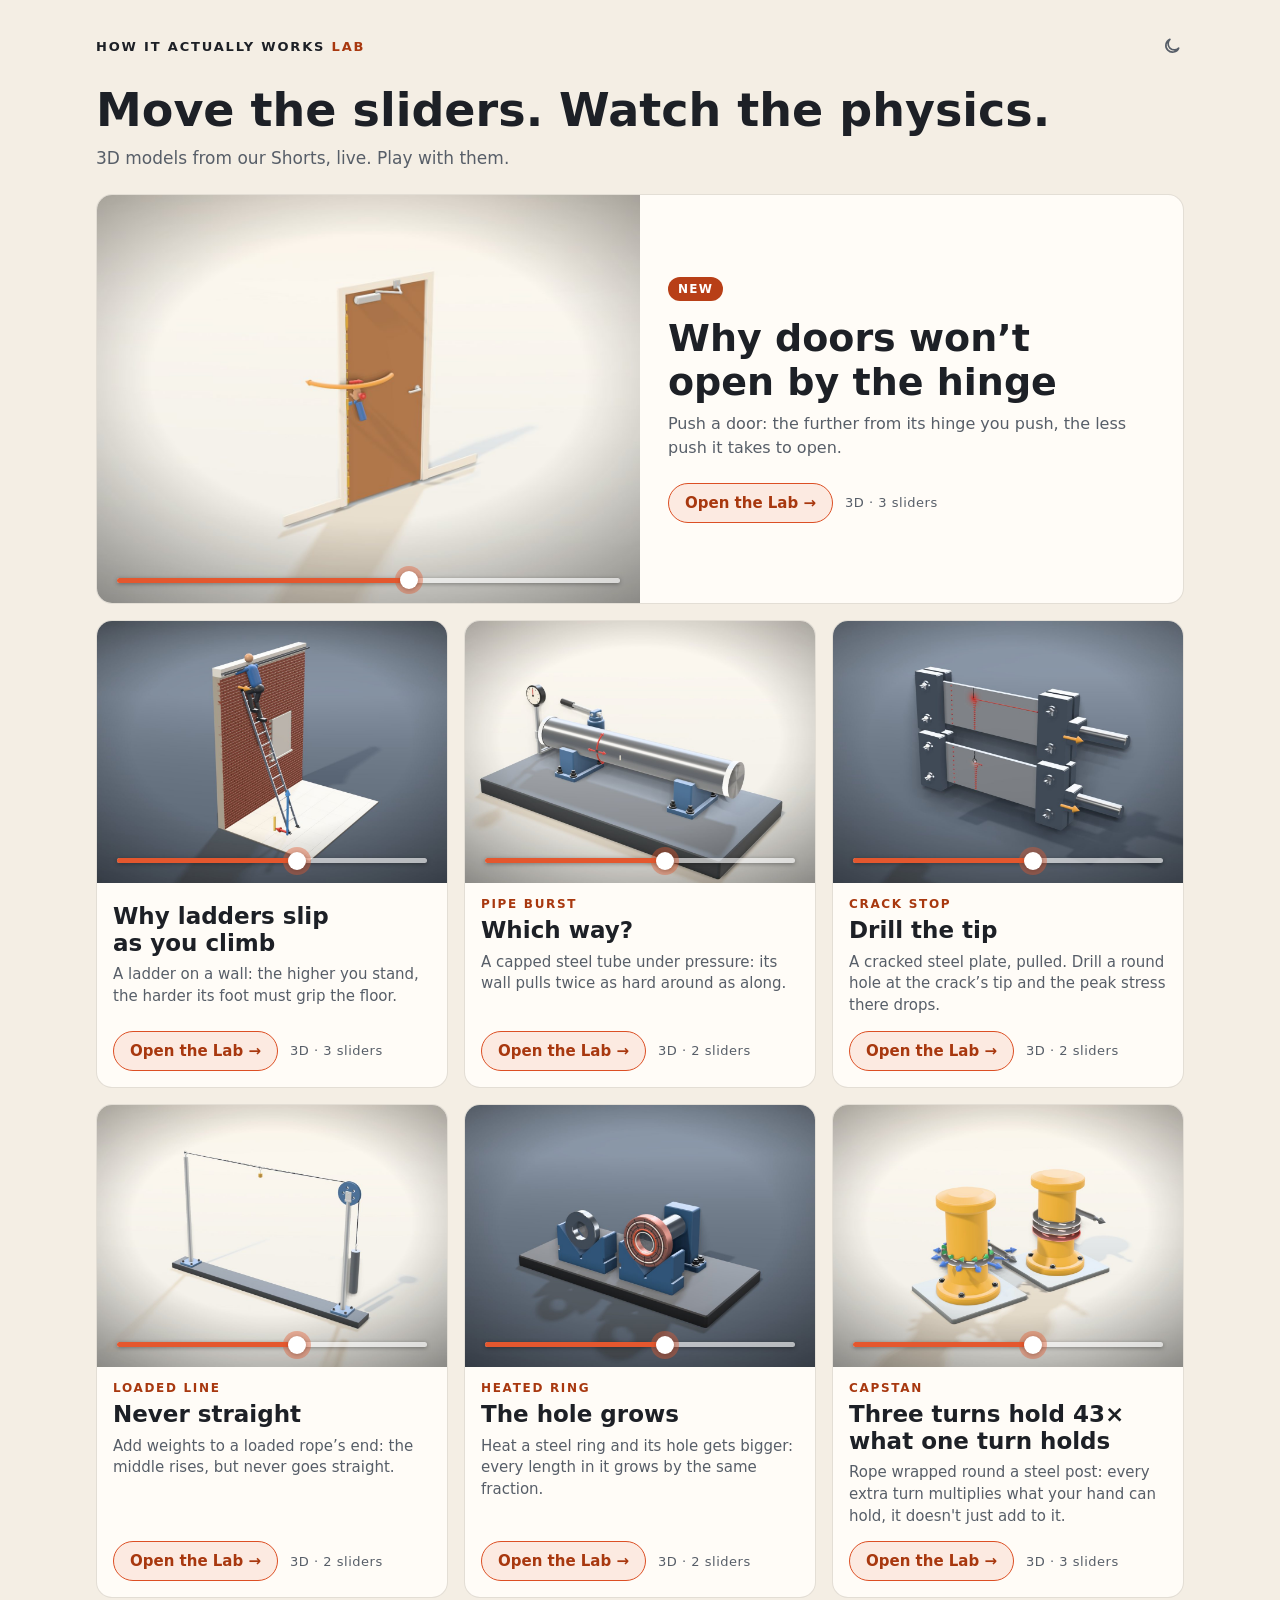
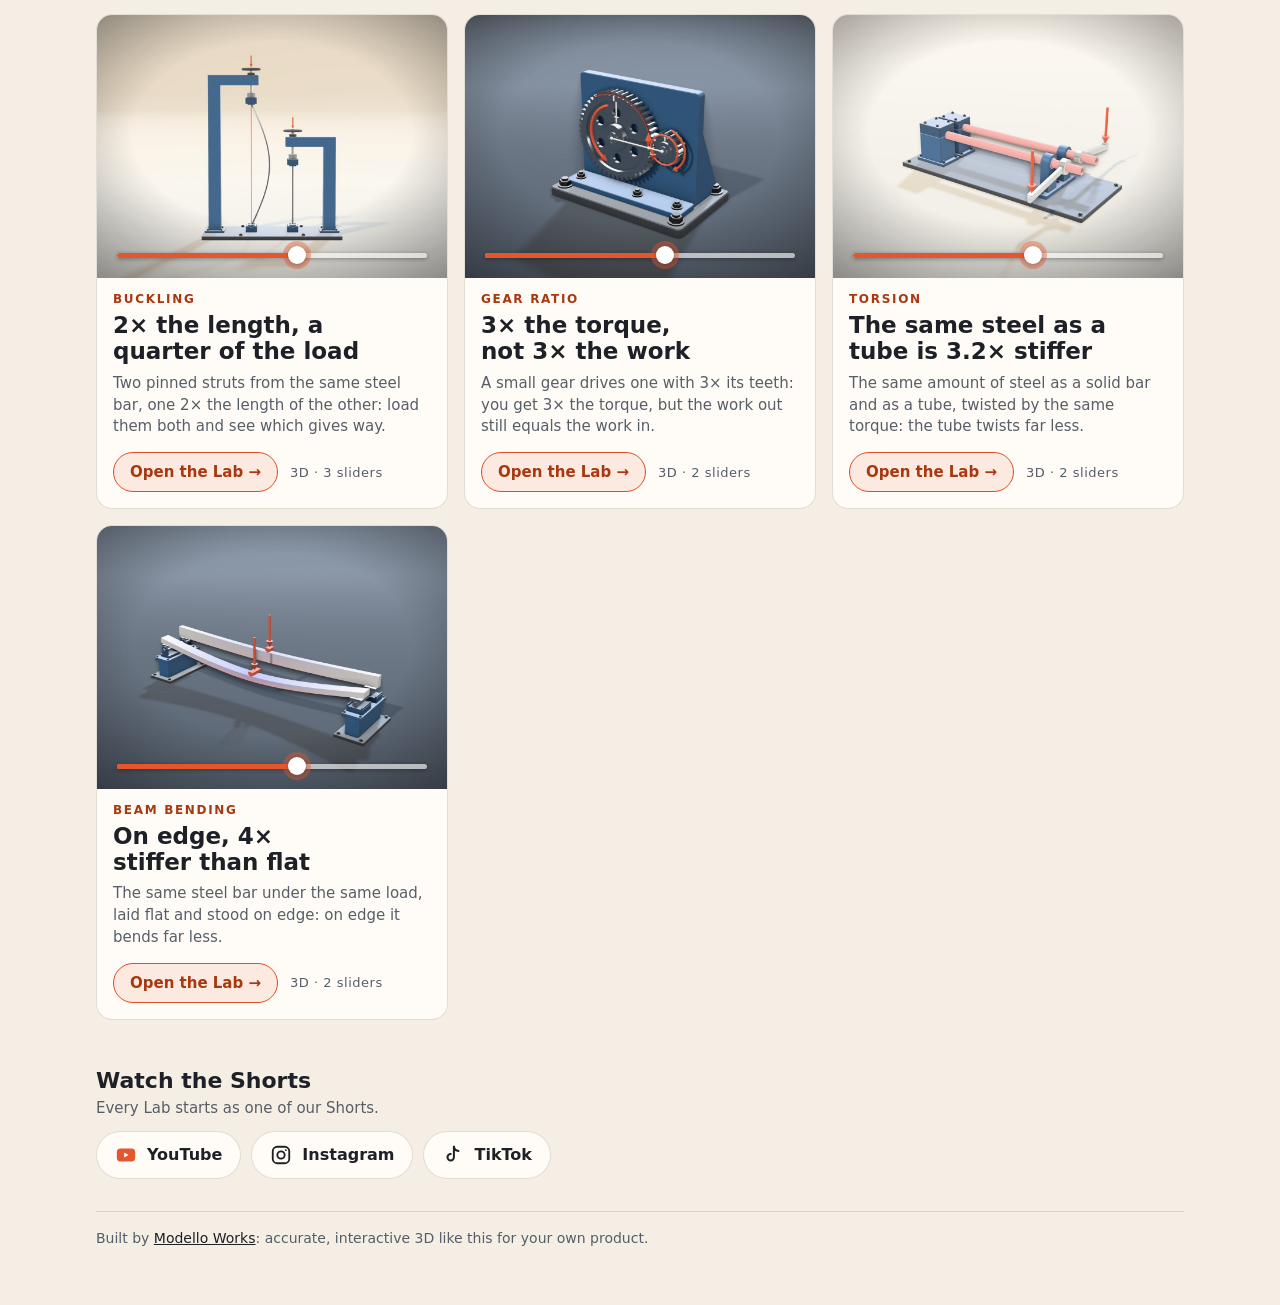
==== commit b94e93f8: "Lab site 2026-11-04 16:44" ====
--- a/index.html
+++ b/index.html
@@ -15,10 +15,10 @@
 <meta property="og:title" content="How It Actually Works Lab: move the sliders, watch the physics">
 <meta property="og:description" content="Interactive 3D models of mechanical engineering concepts, from our Shorts: move the sliders, watch the physics.">
 <meta property="og:url" content="https://howitactuallyworks.github.io/">
-<meta property="og:image" content="https://howitactuallyworks.github.io/ladder_slip/thumb.jpg">
+<meta property="og:image" content="https://howitactuallyworks.github.io/door_hinge/thumb.jpg">
 <meta property="og:image:width" content="1200">
 <meta property="og:image:height" content="900">
-<meta property="og:image:alt" content="Why ladders slip as you climb: the 3D model">
+<meta property="og:image:alt" content="Why doors won’t open by the hinge: the 3D model">
 <meta name="twitter:card" content="summary_large_image">
 <link rel="icon" href="data:image/svg+xml,%3Csvg%20xmlns='http://www.w3.org/2000/svg'%20viewBox='0%200%2064%2064'%3E%3Crect%20width='64'%20height='64'%20rx='14'%20fill='%23e4572e'/%3E%3Crect%20x='10'%20y='29'%20width='44'%20height='6'%20rx='3'%20fill='%23fff'%20fill-opacity='.5'/%3E%3Crect%20x='10'%20y='29'%20width='28'%20height='6'%20rx='3'%20fill='%23fff'/%3E%3Ccircle%20cx='38'%20cy='32'%20r='9'%20fill='%23fff'/%3E%3C/svg%3E">
 <script>
@@ -141,13 +141,19 @@
     </button></div>
   <h1>Move the sliders. Watch the physics.</h1>
   <p class="lede">3D models from our Shorts, live. Play with them.</p>
-  <a class="card hero" href="ladder_slip/index.html">
-    <div class="pic"><img src="ladder_slip/thumb.jpg" alt="Why ladders slip as you climb: the 3D model" width="1200" height="900" fetchpriority="high">
-      <span class="cue" aria-hidden="true"><span class="fill"></span><span class="knob"></span></span></div>
-    <div class="txt"><span class="new">New</span><span class="tag"></span><h2 class="hook">Why ladders slip as you climb</h2><p>A ladder on a wall: the higher you stand, the harder its foot must grip the floor.</p>
+  <a class="card hero" href="door_hinge/index.html">
+    <div class="pic"><img src="door_hinge/thumb.jpg" alt="Why doors won’t open by the hinge: the 3D model" width="1200" height="900" fetchpriority="high">
+      <span class="cue" aria-hidden="true"><span class="fill"></span><span class="knob"></span></span></div>
+    <div class="txt"><span class="new">New</span><span class="tag"></span><h2 class="hook">Why doors won’t open by the hinge</h2><p>Push a door: the further from its hinge you push, the less push it takes to open.</p>
       <div class="go"><span class="open">Open the Lab&nbsp;<span aria-hidden="true">→</span></span><span class="what">3D · 3 sliders</span></div></div>
   </a>
   <div class="grid">
+  <a class="card" href="ladder_slip/index.html">
+    <div class="pic"><img src="ladder_slip/thumb.jpg" alt="Why ladders slip as you climb: the 3D model" width="1200" height="900" loading="eager">
+      <span class="cue" aria-hidden="true"><span class="fill"></span><span class="knob"></span></span></div>
+    <div class="txt"><span class="tag"></span><h2 class="hook">Why ladders slip as you climb</h2><p>A ladder on a wall: the higher you stand, the harder its foot must grip the floor.</p>
+      <div class="go"><span class="open">Open the Lab&nbsp;<span aria-hidden="true">→</span></span><span class="what">3D · 3 sliders</span></div></div>
+  </a>
   <a class="card" href="pipe_burst/index.html">
     <div class="pic"><img src="pipe_burst/thumb.jpg" alt="The pipe burst rig from the Short, in 3D" width="1200" height="900" loading="eager">
       <span class="cue" aria-hidden="true"><span class="fill"></span><span class="knob"></span></span></div>
@@ -179,7 +185,7 @@
       <div class="go"><span class="open">Open the Lab&nbsp;<span aria-hidden="true">→</span></span><span class="what">3D · 3 sliders</span></div></div>
   </a>
   <a class="card" href="buckling/index.html">
-    <div class="pic"><img src="buckling/thumb.jpg" alt="The buckling rig from the Short, in 3D" width="1200" height="900" loading="eager">
+    <div class="pic"><img src="buckling/thumb.jpg" alt="The buckling rig from the Short, in 3D" width="1200" height="900" loading="lazy">
       <span class="cue" aria-hidden="true"><span class="fill"></span><span class="knob"></span></span></div>
     <div class="txt"><span class="tag">Buckling</span><h2 class="hook">2× the length, a quarter of the load</h2><p>Two pinned struts from the same steel bar, one 2× the length of the other: load them both and see which gives way.</p>
       <div class="go"><span class="open">Open the Lab&nbsp;<span aria-hidden="true">→</span></span><span class="what">3D · 3 sliders</span></div></div>
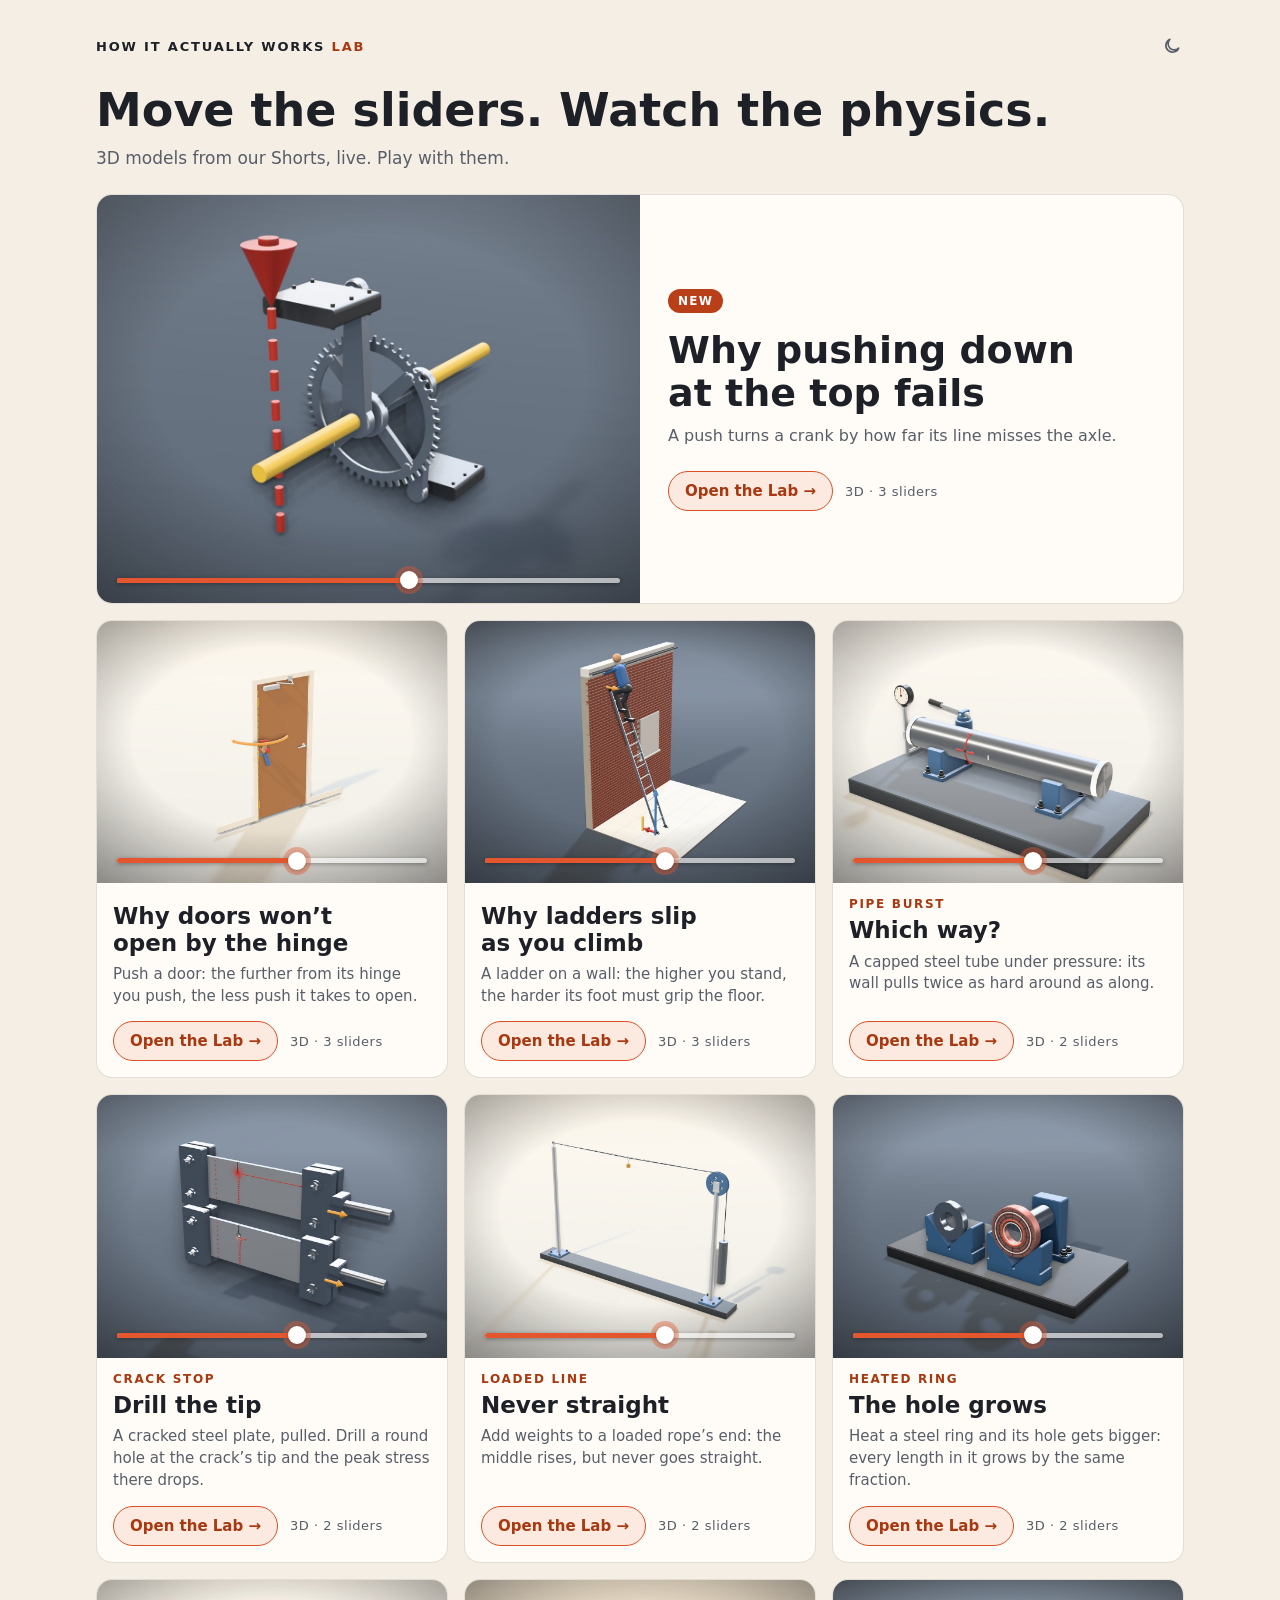
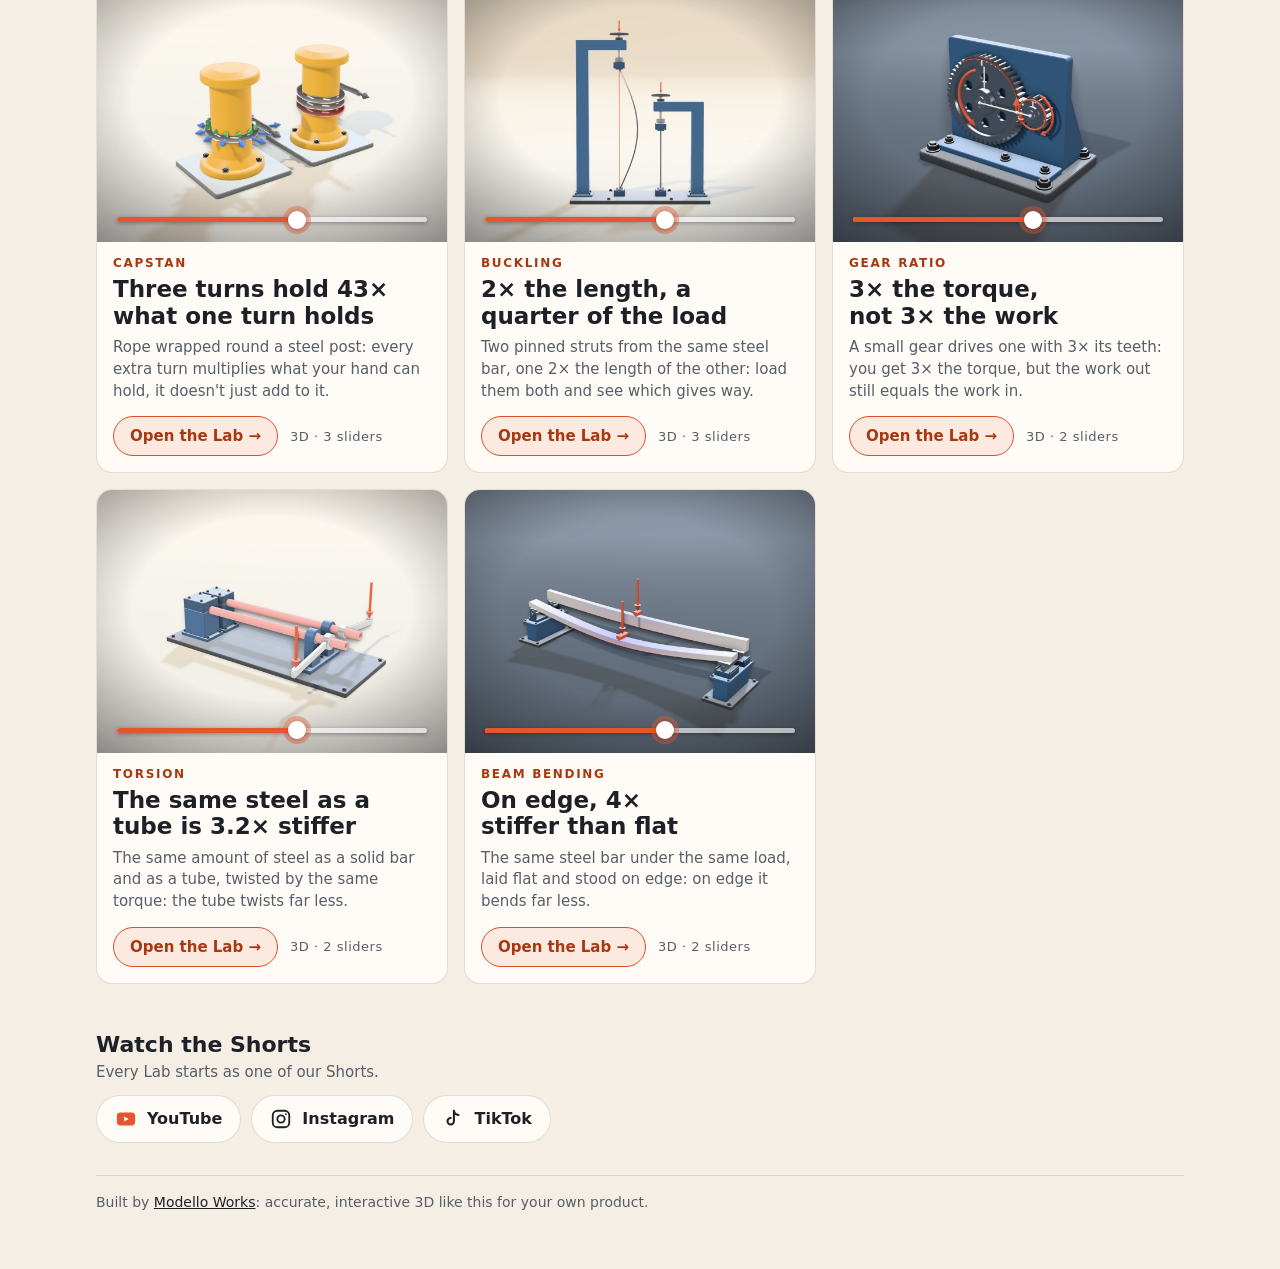
==== commit 223b773f: "Lab site 2026-11-06 13:11" ====
--- a/index.html
+++ b/index.html
@@ -15,10 +15,10 @@
 <meta property="og:title" content="How It Actually Works Lab: move the sliders, watch the physics">
 <meta property="og:description" content="Interactive 3D models of mechanical engineering concepts, from our Shorts: move the sliders, watch the physics.">
 <meta property="og:url" content="https://howitactuallyworks.github.io/">
-<meta property="og:image" content="https://howitactuallyworks.github.io/door_hinge/thumb.jpg">
+<meta property="og:image" content="https://howitactuallyworks.github.io/pedal_crank/thumb.jpg">
 <meta property="og:image:width" content="1200">
 <meta property="og:image:height" content="900">
-<meta property="og:image:alt" content="Why doors won’t open by the hinge: the 3D model">
+<meta property="og:image:alt" content="Why pushing down at the top fails: the 3D model">
 <meta name="twitter:card" content="summary_large_image">
 <link rel="icon" href="data:image/svg+xml,%3Csvg%20xmlns='http://www.w3.org/2000/svg'%20viewBox='0%200%2064%2064'%3E%3Crect%20width='64'%20height='64'%20rx='14'%20fill='%23e4572e'/%3E%3Crect%20x='10'%20y='29'%20width='44'%20height='6'%20rx='3'%20fill='%23fff'%20fill-opacity='.5'/%3E%3Crect%20x='10'%20y='29'%20width='28'%20height='6'%20rx='3'%20fill='%23fff'/%3E%3Ccircle%20cx='38'%20cy='32'%20r='9'%20fill='%23fff'/%3E%3C/svg%3E">
 <script>
@@ -141,13 +141,19 @@
     </button></div>
   <h1>Move the sliders. Watch the physics.</h1>
   <p class="lede">3D models from our Shorts, live. Play with them.</p>
-  <a class="card hero" href="door_hinge/index.html">
-    <div class="pic"><img src="door_hinge/thumb.jpg" alt="Why doors won’t open by the hinge: the 3D model" width="1200" height="900" fetchpriority="high">
-      <span class="cue" aria-hidden="true"><span class="fill"></span><span class="knob"></span></span></div>
-    <div class="txt"><span class="new">New</span><span class="tag"></span><h2 class="hook">Why doors won’t open by the hinge</h2><p>Push a door: the further from its hinge you push, the less push it takes to open.</p>
+  <a class="card hero" href="pedal_crank/index.html">
+    <div class="pic"><img src="pedal_crank/thumb.jpg" alt="Why pushing down at the top fails: the 3D model" width="1200" height="900" fetchpriority="high">
+      <span class="cue" aria-hidden="true"><span class="fill"></span><span class="knob"></span></span></div>
+    <div class="txt"><span class="new">New</span><span class="tag"></span><h2 class="hook">Why pushing down at the top fails</h2><p>A push turns a crank by how far its line misses the axle.</p>
       <div class="go"><span class="open">Open the Lab&nbsp;<span aria-hidden="true">→</span></span><span class="what">3D · 3 sliders</span></div></div>
   </a>
   <div class="grid">
+  <a class="card" href="door_hinge/index.html">
+    <div class="pic"><img src="door_hinge/thumb.jpg" alt="Why doors won’t open by the hinge: the 3D model" width="1200" height="900" loading="eager">
+      <span class="cue" aria-hidden="true"><span class="fill"></span><span class="knob"></span></span></div>
+    <div class="txt"><span class="tag"></span><h2 class="hook">Why doors won’t open by the hinge</h2><p>Push a door: the further from its hinge you push, the less push it takes to open.</p>
+      <div class="go"><span class="open">Open the Lab&nbsp;<span aria-hidden="true">→</span></span><span class="what">3D · 3 sliders</span></div></div>
+  </a>
   <a class="card" href="ladder_slip/index.html">
     <div class="pic"><img src="ladder_slip/thumb.jpg" alt="Why ladders slip as you climb: the 3D model" width="1200" height="900" loading="eager">
       <span class="cue" aria-hidden="true"><span class="fill"></span><span class="knob"></span></span></div>
@@ -179,7 +185,7 @@
       <div class="go"><span class="open">Open the Lab&nbsp;<span aria-hidden="true">→</span></span><span class="what">3D · 2 sliders</span></div></div>
   </a>
   <a class="card" href="capstan/index.html">
-    <div class="pic"><img src="capstan/thumb.jpg" alt="The capstan rig from the Short, in 3D" width="1200" height="900" loading="eager">
+    <div class="pic"><img src="capstan/thumb.jpg" alt="The capstan rig from the Short, in 3D" width="1200" height="900" loading="lazy">
       <span class="cue" aria-hidden="true"><span class="fill"></span><span class="knob"></span></span></div>
     <div class="txt"><span class="tag">Capstan</span><h2 class="hook">Three turns hold 43× what one turn holds</h2><p>Rope wrapped round a steel post: every extra turn multiplies what your hand can hold, it doesn&#x27;t just add to it.</p>
       <div class="go"><span class="open">Open the Lab&nbsp;<span aria-hidden="true">→</span></span><span class="what">3D · 3 sliders</span></div></div>
